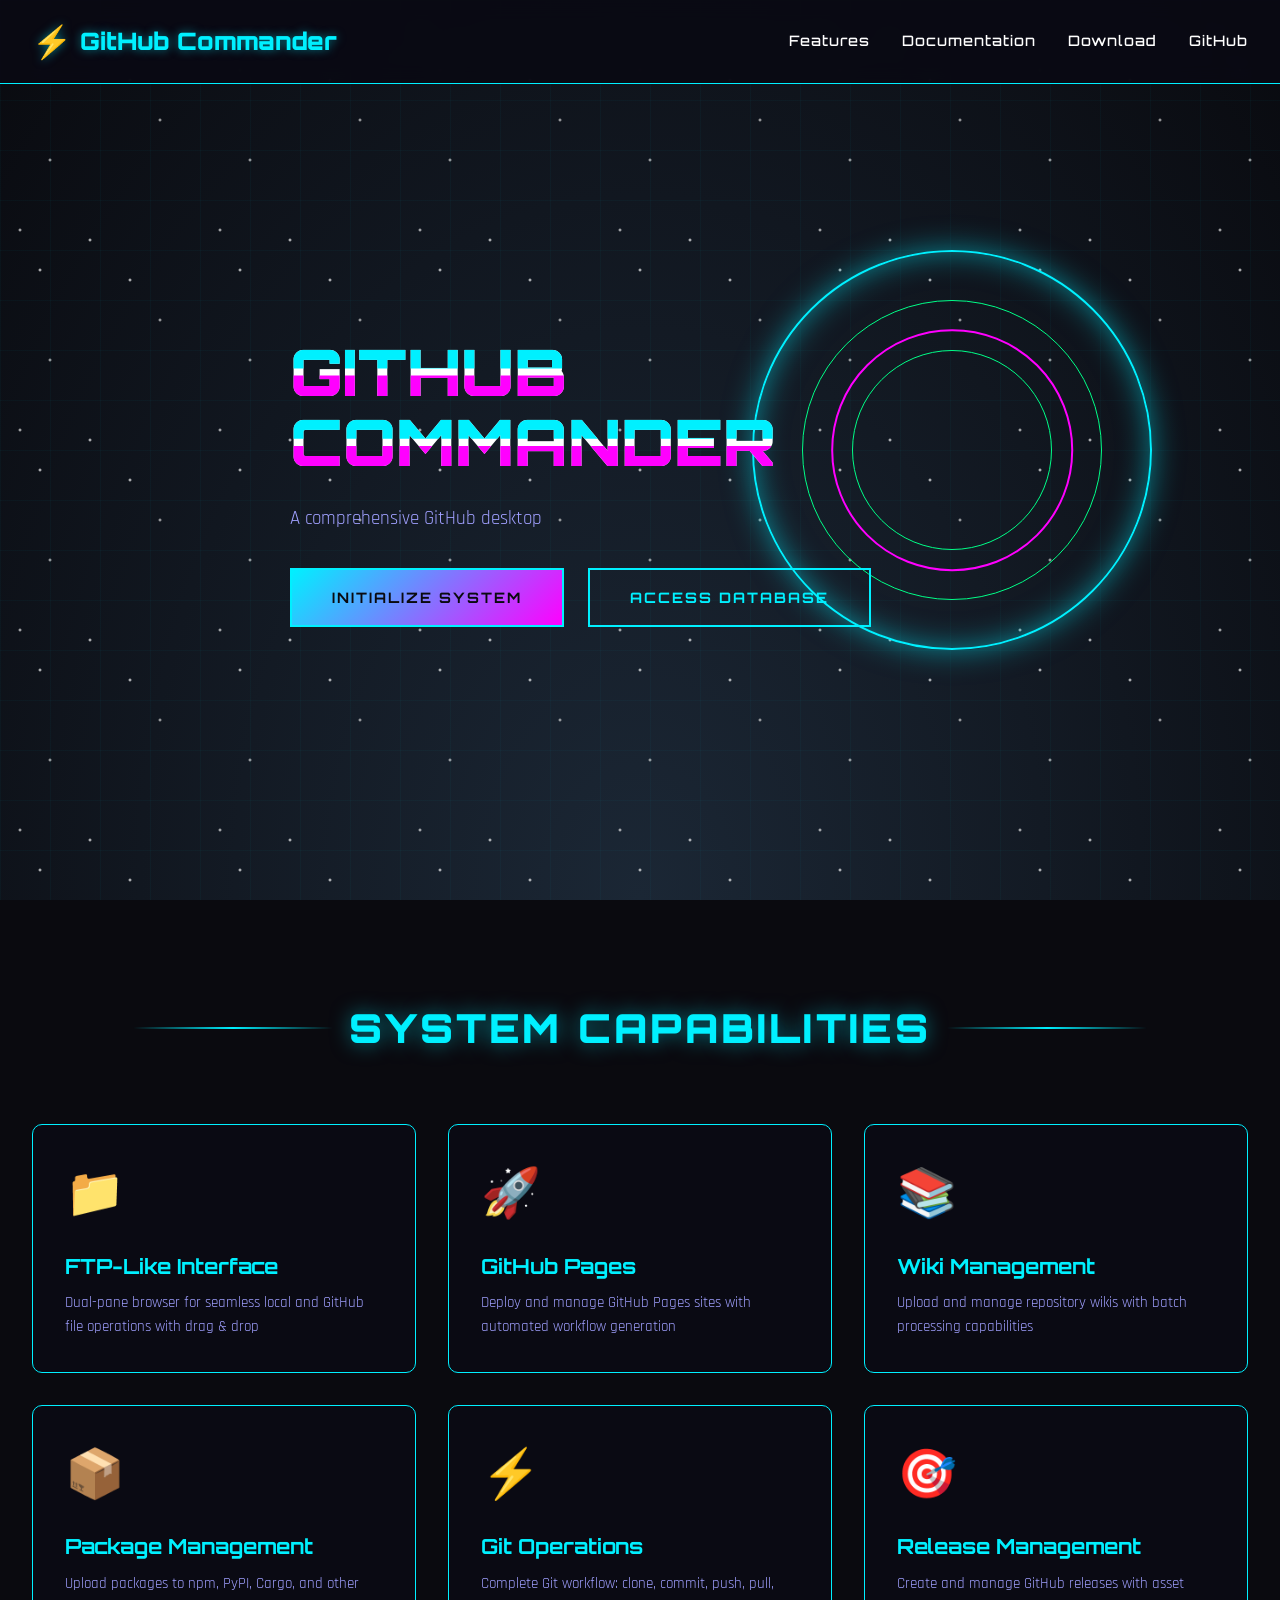
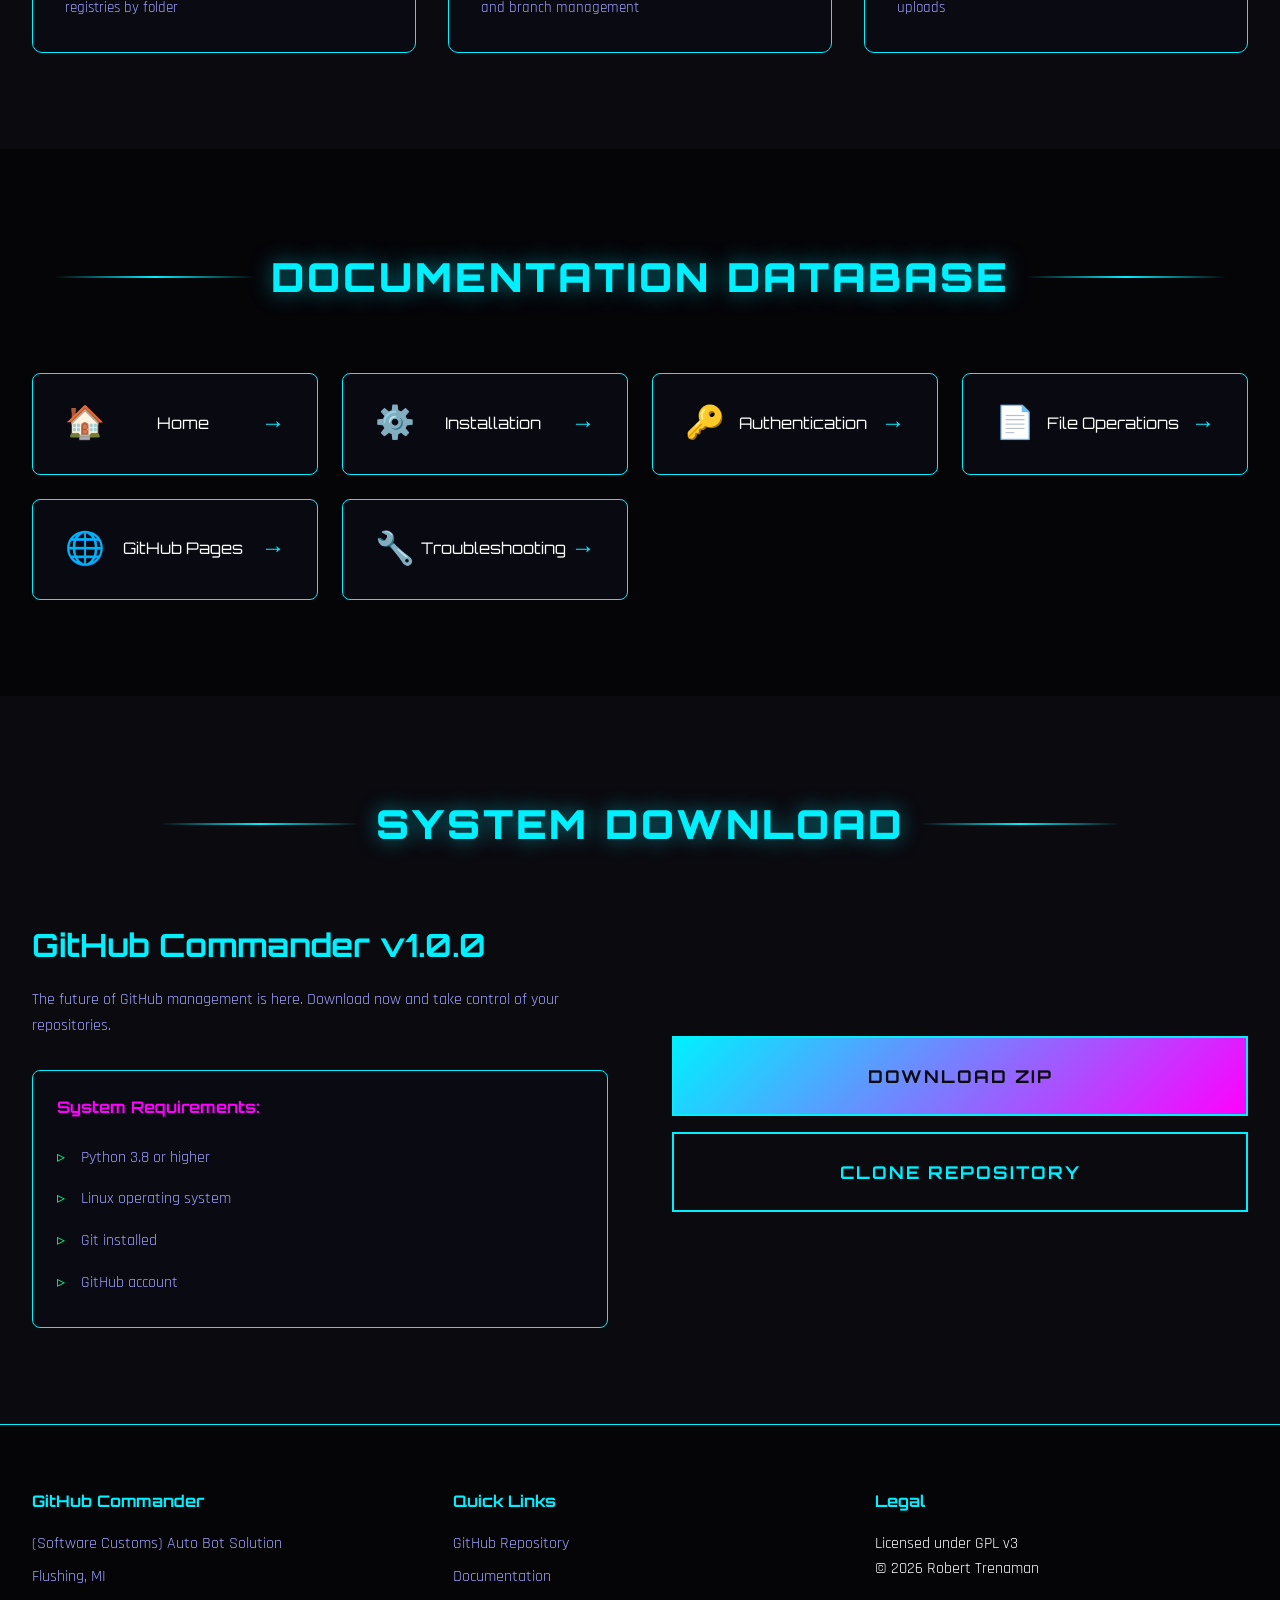
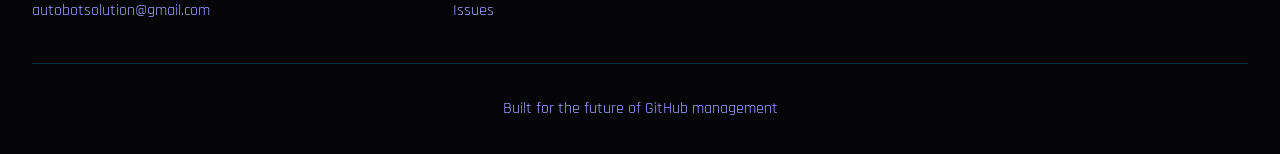
==== index.html @ a465dbac "Initial commit: GitHub Commander with sci-fi themed website - Complete GitHub desktop application fo" ====
<!DOCTYPE html>
<html lang="en">
<head>
    <meta charset="UTF-8">
    <meta name="viewport" content="width=device-width, initial-scale=1.0">
    <title>GitHub Commander - The Future of GitHub Management</title>
    <link rel="stylesheet" href="styles.css">
    <link href="https://fonts.googleapis.com/css2?family=Orbitron:wght@400;700;900&family=Rajdhani:wght@300;400;500;700&display=swap" rel="stylesheet">
</head>
<body>
    <!-- Animated Background -->
    <div class="stars"></div>
    <div class="grid"></div>
    
    <!-- Navigation -->
    <nav class="navbar">
        <div class="nav-container">
            <div class="logo">
                <span class="logo-icon">⚡</span>
                <span class="logo-text">GitHub Commander</span>
            </div>
            <ul class="nav-links">
                <li><a href="#features">Features</a></li>
                <li><a href="#docs">Documentation</a></li>
                <li><a href="#download">Download</a></li>
                <li><a href="https://github.com/AutoBotSolutions/GitHub-Commander" target="_blank">GitHub</a></li>
            </ul>
        </div>
    </nav>

    <!-- Hero Section -->
    <section class="hero">
        <div class="hero-content">
            <h1 class="hero-title">
                <span class="glitch" data-text="GITHUB">GITHUB</span>
                <span class="glitch" data-text="COMMANDER">COMMANDER</span>
            </h1>
            <p class="hero-subtitle">
                A comprehensive GitHub desktop application for Linux with FTP-like functionality and full deployment capabilities
            </p>
            <div class="hero-buttons">
                <a href="#download" class="btn btn-primary">
                    <span class="btn-text">Initialize System</span>
                    <span class="btn-glow"></span>
                </a>
                <a href="https://github.com/AutoBotSolutions/GitHub-Commander/wiki" target="_blank" class="btn btn-secondary">
                    <span class="btn-text">Access Database</span>
                </a>
            </div>
        </div>
        <div class="hero-visual">
            <div class="hologram"></div>
            <div class="orbit orbit-1"></div>
            <div class="orbit orbit-2"></div>
        </div>
    </section>

    <!-- Features Section -->
    <section id="features" class="features">
        <div class="container">
            <h2 class="section-title">
                <span class="title-line"></span>
                <span class="title-text">SYSTEM CAPABILITIES</span>
                <span class="title-line"></span>
            </h2>
            <div class="features-grid">
                <div class="feature-card">
                    <div class="feature-icon">📁</div>
                    <h3>FTP-Like Interface</h3>
                    <p>Dual-pane browser for seamless local and GitHub file operations with drag & drop</p>
                </div>
                <div class="feature-card">
                    <div class="feature-icon">🚀</div>
                    <h3>GitHub Pages</h3>
                    <p>Deploy and manage GitHub Pages sites with automated workflow generation</p>
                </div>
                <div class="feature-card">
                    <div class="feature-icon">📚</div>
                    <h3>Wiki Management</h3>
                    <p>Upload and manage repository wikis with batch processing capabilities</p>
                </div>
                <div class="feature-card">
                    <div class="feature-icon">📦</div>
                    <h3>Package Management</h3>
                    <p>Upload packages to npm, PyPI, Cargo, and other registries by folder</p>
                </div>
                <div class="feature-card">
                    <div class="feature-icon">⚡</div>
                    <h3>Git Operations</h3>
                    <p>Complete Git workflow: clone, commit, push, pull, and branch management</p>
                </div>
                <div class="feature-card">
                    <div class="feature-icon">🎯</div>
                    <h3>Release Management</h3>
                    <p>Create and manage GitHub releases with asset uploads</p>
                </div>
            </div>
        </div>
    </section>

    <!-- Documentation Section -->
    <section id="docs" class="docs">
        <div class="container">
            <h2 class="section-title">
                <span class="title-line"></span>
                <span class="title-text">DOCUMENTATION DATABASE</span>
                <span class="title-line"></span>
            </h2>
            <div class="docs-grid">
                <a href="https://github.com/AutoBotSolutions/GitHub-Commander/wiki/Home" target="_blank" class="doc-link">
                    <span class="doc-icon">🏠</span>
                    <span class="doc-title">Home</span>
                    <span class="doc-arrow">→</span>
                </a>
                <a href="https://github.com/AutoBotSolutions/GitHub-Commander/wiki/Installation" target="_blank" class="doc-link">
                    <span class="doc-icon">⚙️</span>
                    <span class="doc-title">Installation</span>
                    <span class="doc-arrow">→</span>
                </a>
                <a href="https://github.com/AutoBotSolutions/GitHub-Commander/wiki/Authentication" target="_blank" class="doc-link">
                    <span class="doc-icon">🔑</span>
                    <span class="doc-title">Authentication</span>
                    <span class="doc-arrow">→</span>
                </a>
                <a href="https://github.com/AutoBotSolutions/GitHub-Commander/wiki/File-Operations" target="_blank" class="doc-link">
                    <span class="doc-icon">📄</span>
                    <span class="doc-title">File Operations</span>
                    <span class="doc-arrow">→</span>
                </a>
                <a href="https://github.com/AutoBotSolutions/GitHub-Commander/wiki/GitHub-Pages" target="_blank" class="doc-link">
                    <span class="doc-icon">🌐</span>
                    <span class="doc-title">GitHub Pages</span>
                    <span class="doc-arrow">→</span>
                </a>
                <a href="https://github.com/AutoBotSolutions/GitHub-Commander/wiki/Troubleshooting" target="_blank" class="doc-link">
                    <span class="doc-icon">🔧</span>
                    <span class="doc-title">Troubleshooting</span>
                    <span class="doc-arrow">→</span>
                </a>
            </div>
        </div>
    </section>

    <!-- Download Section -->
    <section id="download" class="download">
        <div class="container">
            <h2 class="section-title">
                <span class="title-line"></span>
                <span class="title-text">SYSTEM DOWNLOAD</span>
                <span class="title-line"></span>
            </h2>
            <div class="download-content">
                <div class="download-info">
                    <h3>GitHub Commander v1.0.0</h3>
                    <p>The future of GitHub management is here. Download now and take control of your repositories.</p>
                    <div class="requirements">
                        <h4>System Requirements:</h4>
                        <ul>
                            <li>Python 3.8 or higher</li>
                            <li>Linux operating system</li>
                            <li>Git installed</li>
                            <li>GitHub account</li>
                        </ul>
                    </div>
                </div>
                <div class="download-actions">
                    <a href="https://github.com/AutoBotSolutions/GitHub-Commander/archive/refs/heads/main.zip" class="btn btn-large btn-primary">
                        <span class="btn-text">Download ZIP</span>
                        <span class="btn-glow"></span>
                    </a>
                    <a href="https://github.com/AutoBotSolutions/GitHub-Commander" target="_blank" class="btn btn-large btn-secondary">
                        <span class="btn-text">Clone Repository</span>
                    </a>
                </div>
            </div>
        </div>
    </section>

    <!-- Footer -->
    <footer class="footer">
        <div class="container">
            <div class="footer-content">
                <div class="footer-info">
                    <h4>GitHub Commander</h4>
                    <p>(Software Customs) Auto Bot Solution</p>
                    <p>Flushing, MI</p>
                    <p>autobotsolution@gmail.com</p>
                </div>
                <div class="footer-links">
                    <h4>Quick Links</h4>
                    <a href="https://github.com/AutoBotSolutions/GitHub-Commander" target="_blank">GitHub Repository</a>
                    <a href="https://github.com/AutoBotSolutions/GitHub-Commander/wiki" target="_blank">Documentation</a>
                    <a href="https://github.com/AutoBotSolutions/GitHub-Commander/issues" target="_blank">Issues</a>
                </div>
                <div class="footer-legal">
                    <h4>Legal</h4>
                    <p>Licensed under GPL v3</p>
                    <p>© 2026 Robert Trenaman</p>
                </div>
            </div>
            <div class="footer-bottom">
                <p>Built for the future of GitHub management</p>
            </div>
        </div>
    </footer>

    <script src="script.js"></script>
</body>
</html>
---- styles.css ----
/* GitHub Commander - Sci-Fi Theme CSS */

/* Reset & Base Styles */
* {
    margin: 0;
    padding: 0;
    box-sizing: border-box;
}

:root {
    --primary-color: #00f0ff;
    --secondary-color: #ff00ff;
    --accent-color: #00ff88;
    --dark-bg: #0a0a0f;
    --darker-bg: #050508;
    --card-bg: rgba(10, 10, 20, 0.8);
    --text-primary: #ffffff;
    --text-secondary: #a0a0ff;
    --border-color: #00f0ff;
    --glow-color: rgba(0, 240, 255, 0.5);
}

body {
    font-family: 'Rajdhani', sans-serif;
    background-color: var(--dark-bg);
    color: var(--text-primary);
    line-height: 1.6;
    overflow-x: hidden;
    min-height: 100vh;
}

/* Animated Background */
.stars {
    position: fixed;
    top: 0;
    left: 0;
    width: 100%;
    height: 100%;
    background: 
        radial-gradient(ellipse at bottom, #1b2735 0%, #090a0f 100%);
    z-index: -2;
}

.stars::before {
    content: '';
    position: absolute;
    top: 0;
    left: 0;
    width: 100%;
    height: 100%;
    background-image: 
        radial-gradient(2px 2px at 20px 30px, #eee, rgba(0,0,0,0)),
        radial-gradient(2px 2px at 40px 70px, #fff, rgba(0,0,0,0)),
        radial-gradient(2px 2px at 50px 160px, #ddd, rgba(0,0,0,0)),
        radial-gradient(2px 2px at 90px 40px, #fff, rgba(0,0,0,0)),
        radial-gradient(2px 2px at 130px 80px, #fff, rgba(0,0,0,0)),
        radial-gradient(2px 2px at 160px 120px, #ddd, rgba(0,0,0,0));
    background-repeat: repeat;
    background-size: 200px 200px;
    animation: twinkle 5s ease-in-out infinite;
}

@keyframes twinkle {
    0%, 100% { opacity: 0.8; }
    50% { opacity: 0.5; }
}

.grid {
    position: fixed;
    top: 0;
    left: 0;
    width: 100%;
    height: 100%;
    background-image: 
        linear-gradient(rgba(0, 240, 255, 0.03) 1px, transparent 1px),
        linear-gradient(90deg, rgba(0, 240, 255, 0.03) 1px, transparent 1px);
    background-size: 50px 50px;
    z-index: -1;
    animation: gridMove 20s linear infinite;
}

@keyframes gridMove {
    0% { transform: translate(0, 0); }
    100% { transform: translate(50px, 50px); }
}

/* Navigation */
.navbar {
    position: fixed;
    top: 0;
    left: 0;
    width: 100%;
    background: rgba(10, 10, 20, 0.95);
    border-bottom: 1px solid var(--border-color);
    z-index: 1000;
    backdrop-filter: blur(10px);
}

.nav-container {
    max-width: 1400px;
    margin: 0 auto;
    padding: 1rem 2rem;
    display: flex;
    justify-content: space-between;
    align-items: center;
}

.logo {
    display: flex;
    align-items: center;
    gap: 0.5rem;
    font-family: 'Orbitron', sans-serif;
    font-size: 1.5rem;
    font-weight: 900;
    color: var(--primary-color);
    text-shadow: 0 0 10px var(--glow-color);
}

.logo-icon {
    font-size: 2rem;
    animation: pulse 2s ease-in-out infinite;
}

@keyframes pulse {
    0%, 100% { transform: scale(1); opacity: 1; }
    50% { transform: scale(1.1); opacity: 0.8; }
}

.nav-links {
    display: flex;
    list-style: none;
    gap: 2rem;
}

.nav-links a {
    color: var(--text-primary);
    text-decoration: none;
    font-family: 'Orbitron', sans-serif;
    font-size: 0.9rem;
    font-weight: 500;
    letter-spacing: 1px;
    position: relative;
    transition: color 0.3s;
}

.nav-links a::after {
    content: '';
    position: absolute;
    bottom: -5px;
    left: 0;
    width: 0;
    height: 2px;
    background: var(--primary-color);
    box-shadow: 0 0 10px var(--glow-color);
    transition: width 0.3s;
}

.nav-links a:hover {
    color: var(--primary-color);
}

.nav-links a:hover::after {
    width: 100%;
}

/* Hero Section */
.hero {
    min-height: 100vh;
    display: flex;
    align-items: center;
    justify-content: center;
    padding: 8rem 2rem 4rem;
    position: relative;
    overflow: hidden;
}

.hero-content {
    max-width: 700px;
    z-index: 1;
}

.hero-title {
    font-family: 'Orbitron', sans-serif;
    font-size: 4rem;
    font-weight: 900;
    line-height: 1.1;
    margin-bottom: 1.5rem;
    text-transform: uppercase;
}

.glitch {
    display: inline-block;
    position: relative;
    color: var(--text-primary);
}

.glitch::before,
.glitch::after {
    content: attr(data-text);
    position: absolute;
    top: 0;
    left: 0;
    width: 100%;
    height: 100%;
}

.glitch::before {
    color: var(--primary-color);
    animation: glitch-1 2s infinite linear alternate-reverse;
    clip-path: polygon(0 0, 100% 0, 100% 45%, 0 45%);
}

.glitch::after {
    color: var(--secondary-color);
    animation: glitch-2 3s infinite linear alternate-reverse;
    clip-path: polygon(0 55%, 100% 55%, 100% 100%, 0 100%);
}

@keyframes glitch-1 {
    0%, 100% { transform: translate(0); }
    20% { transform: translate(-2px, 2px); }
    40% { transform: translate(-2px, -2px); }
    60% { transform: translate(2px, 2px); }
    80% { transform: translate(2px, -2px); }
}

@keyframes glitch-2 {
    0%, 100% { transform: translate(0); }
    20% { transform: translate(2px, -2px); }
    40% { transform: translate(2px, 2px); }
    60% { transform: translate(-2px, -2px); }
    80% { transform: translate(-2px, 2px); }
}

.hero-subtitle {
    font-size: 1.2rem;
    color: var(--text-secondary);
    margin-bottom: 2rem;
    line-height: 1.8;
}

.hero-buttons {
    display: flex;
    gap: 1.5rem;
}

.btn {
    padding: 1rem 2.5rem;
    border: none;
    font-family: 'Orbitron', sans-serif;
    font-size: 0.9rem;
    font-weight: 700;
    letter-spacing: 2px;
    text-transform: uppercase;
    cursor: pointer;
    position: relative;
    overflow: hidden;
    transition: all 0.3s;
    text-decoration: none;
    display: inline-flex;
    align-items: center;
    justify-content: center;
}

.btn-primary {
    background: linear-gradient(135deg, var(--primary-color), var(--secondary-color));
    color: var(--dark-bg);
    border: 2px solid var(--primary-color);
}

.btn-secondary {
    background: transparent;
    color: var(--primary-color);
    border: 2px solid var(--primary-color);
}

.btn-glow {
    position: absolute;
    top: -50%;
    left: -50%;
    width: 200%;
    height: 200%;
    background: radial-gradient(circle, rgba(255,255,255,0.3), transparent 70%);
    opacity: 0;
    transition: opacity 0.3s;
}

.btn:hover {
    transform: translateY(-3px);
    box-shadow: 0 10px 30px rgba(0, 240, 255, 0.3);
}

.btn:hover .btn-glow {
    opacity: 1;
}

.hero-visual {
    position: absolute;
    right: 10%;
    top: 50%;
    transform: translateY(-50%);
    width: 400px;
    height: 400px;
}

.hologram {
    position: absolute;
    width: 100%;
    height: 100%;
    border: 2px solid var(--primary-color);
    border-radius: 50%;
    animation: hologramRotate 10s linear infinite;
    box-shadow: 0 0 30px var(--glow-color), inset 0 0 30px var(--glow-color);
}

.hologram::before {
    content: '';
    position: absolute;
    top: 50%;
    left: 50%;
    transform: translate(-50%, -50%);
    width: 60%;
    height: 60%;
    border: 2px solid var(--secondary-color);
    border-radius: 50%;
    animation: hologramRotate 7s linear infinite reverse;
}

@keyframes hologramRotate {
    from { transform: rotate(0deg); }
    to { transform: rotate(360deg); }
}

.orbit {
    position: absolute;
    border: 1px solid var(--accent-color);
    border-radius: 50%;
    animation: orbit 15s linear infinite;
}

.orbit-1 {
    width: 300px;
    height: 300px;
    top: 50%;
    left: 50%;
    transform: translate(-50%, -50%);
}

.orbit-2 {
    width: 200px;
    height: 200px;
    top: 50%;
    left: 50%;
    transform: translate(-50%, -50%);
    animation: orbit 10s linear infinite reverse;
}

@keyframes orbit {
    from { transform: translate(-50%, -50%) rotate(0deg); }
    to { transform: translate(-50%, -50%) rotate(360deg); }
}

/* Features Section */
.features {
    padding: 6rem 2rem;
    position: relative;
}

.container {
    max-width: 1400px;
    margin: 0 auto;
}

.section-title {
    display: flex;
    align-items: center;
    justify-content: center;
    gap: 1rem;
    font-family: 'Orbitron', sans-serif;
    font-size: 2.5rem;
    font-weight: 900;
    margin-bottom: 4rem;
    text-transform: uppercase;
    letter-spacing: 3px;
}

.title-line {
    flex: 1;
    height: 2px;
    background: linear-gradient(90deg, transparent, var(--primary-color), transparent);
    max-width: 200px;
}

.title-text {
    color: var(--primary-color);
    text-shadow: 0 0 20px var(--glow-color);
}

.features-grid {
    display: grid;
    grid-template-columns: repeat(auto-fit, minmax(300px, 1fr));
    gap: 2rem;
}

.feature-card {
    background: var(--card-bg);
    border: 1px solid var(--border-color);
    padding: 2rem;
    border-radius: 10px;
    transition: all 0.3s;
    position: relative;
    overflow: hidden;
}

.feature-card::before {
    content: '';
    position: absolute;
    top: 0;
    left: -100%;
    width: 100%;
    height: 100%;
    background: linear-gradient(90deg, transparent, rgba(0, 240, 255, 0.1), transparent);
    transition: left 0.5s;
}

.feature-card:hover::before {
    left: 100%;
}

.feature-card:hover {
    transform: translateY(-10px);
    box-shadow: 0 20px 40px rgba(0, 240, 255, 0.2);
    border-color: var(--secondary-color);
}

.feature-icon {
    font-size: 3rem;
    margin-bottom: 1rem;
}

.feature-card h3 {
    font-family: 'Orbitron', sans-serif;
    font-size: 1.3rem;
    margin-bottom: 0.5rem;
    color: var(--primary-color);
}

.feature-card p {
    color: var(--text-secondary);
    font-size: 0.95rem;
}

/* Documentation Section */
.docs {
    padding: 6rem 2rem;
    background: var(--darker-bg);
}

.docs-grid {
    display: grid;
    grid-template-columns: repeat(auto-fit, minmax(250px, 1fr));
    gap: 1.5rem;
}

.doc-link {
    display: flex;
    align-items: center;
    justify-content: space-between;
    padding: 1.5rem 2rem;
    background: var(--card-bg);
    border: 1px solid var(--border-color);
    border-radius: 8px;
    text-decoration: none;
    transition: all 0.3s;
}

.doc-link:hover {
    background: rgba(0, 240, 255, 0.1);
    border-color: var(--secondary-color);
    transform: translateX(10px);
}

.doc-icon {
    font-size: 2rem;
}

.doc-title {
    font-family: 'Orbitron', sans-serif;
    font-size: 1rem;
    color: var(--text-primary);
}

.doc-arrow {
    font-size: 1.5rem;
    color: var(--primary-color);
    transition: transform 0.3s;
}

.doc-link:hover .doc-arrow {
    transform: translateX(10px);
}

/* Download Section */
.download {
    padding: 6rem 2rem;
}

.download-content {
    display: grid;
    grid-template-columns: 1fr 1fr;
    gap: 4rem;
    align-items: center;
}

.download-info h3 {
    font-family: 'Orbitron', sans-serif;
    font-size: 2rem;
    color: var(--primary-color);
    margin-bottom: 1rem;
}

.download-info p {
    color: var(--text-secondary);
    margin-bottom: 2rem;
}

.requirements {
    background: var(--card-bg);
    border: 1px solid var(--border-color);
    padding: 1.5rem;
    border-radius: 8px;
}

.requirements h4 {
    font-family: 'Orbitron', sans-serif;
    color: var(--secondary-color);
    margin-bottom: 1rem;
}

.requirements ul {
    list-style: none;
    padding-left: 0;
}

.requirements li {
    padding: 0.5rem 0;
    color: var(--text-secondary);
    position: relative;
    padding-left: 1.5rem;
}

.requirements li::before {
    content: '▹';
    position: absolute;
    left: 0;
    color: var(--accent-color);
}

.download-actions {
    display: flex;
    flex-direction: column;
    gap: 1rem;
}

.btn-large {
    padding: 1.5rem 3rem;
    font-size: 1.1rem;
}

/* Footer */
.footer {
    background: var(--darker-bg);
    border-top: 1px solid var(--border-color);
    padding: 4rem 2rem 2rem;
}

.footer-content {
    display: grid;
    grid-template-columns: repeat(auto-fit, minmax(250px, 1fr));
    gap: 3rem;
    margin-bottom: 2rem;
}

.footer-info h4,
.footer-links h4,
.footer-legal h4 {
    font-family: 'Orbitron', sans-serif;
    color: var(--primary-color);
    margin-bottom: 1rem;
}

.footer-info p,
.footer-links a {
    color: var(--text-secondary);
    margin-bottom: 0.5rem;
    display: block;
    text-decoration: none;
    transition: color 0.3s;
}

.footer-links a:hover {
    color: var(--primary-color);
}

.footer-bottom {
    text-align: center;
    padding-top: 2rem;
    border-top: 1px solid rgba(0, 240, 255, 0.2);
    color: var(--text-secondary);
}

/* Responsive Design */
@media (max-width: 768px) {
    .hero-title {
        font-size: 2.5rem;
    }
    
    .nav-links {
        display: none;
    }
    
    .hero-visual {
        display: none;
    }
    
    .download-content {
        grid-template-columns: 1fr;
    }
    
    .hero-buttons {
        flex-direction: column;
    }
    
    .btn {
        width: 100%;
    }
}

/* Scrollbar */
::-webkit-scrollbar {
    width: 10px;
}

::-webkit-scrollbar-track {
    background: var(--darker-bg);
}

::-webkit-scrollbar-thumb {
    background: var(--primary-color);
    border-radius: 5px;
}

::-webkit-scrollbar-thumb:hover {
    background: var(--secondary-color);
}
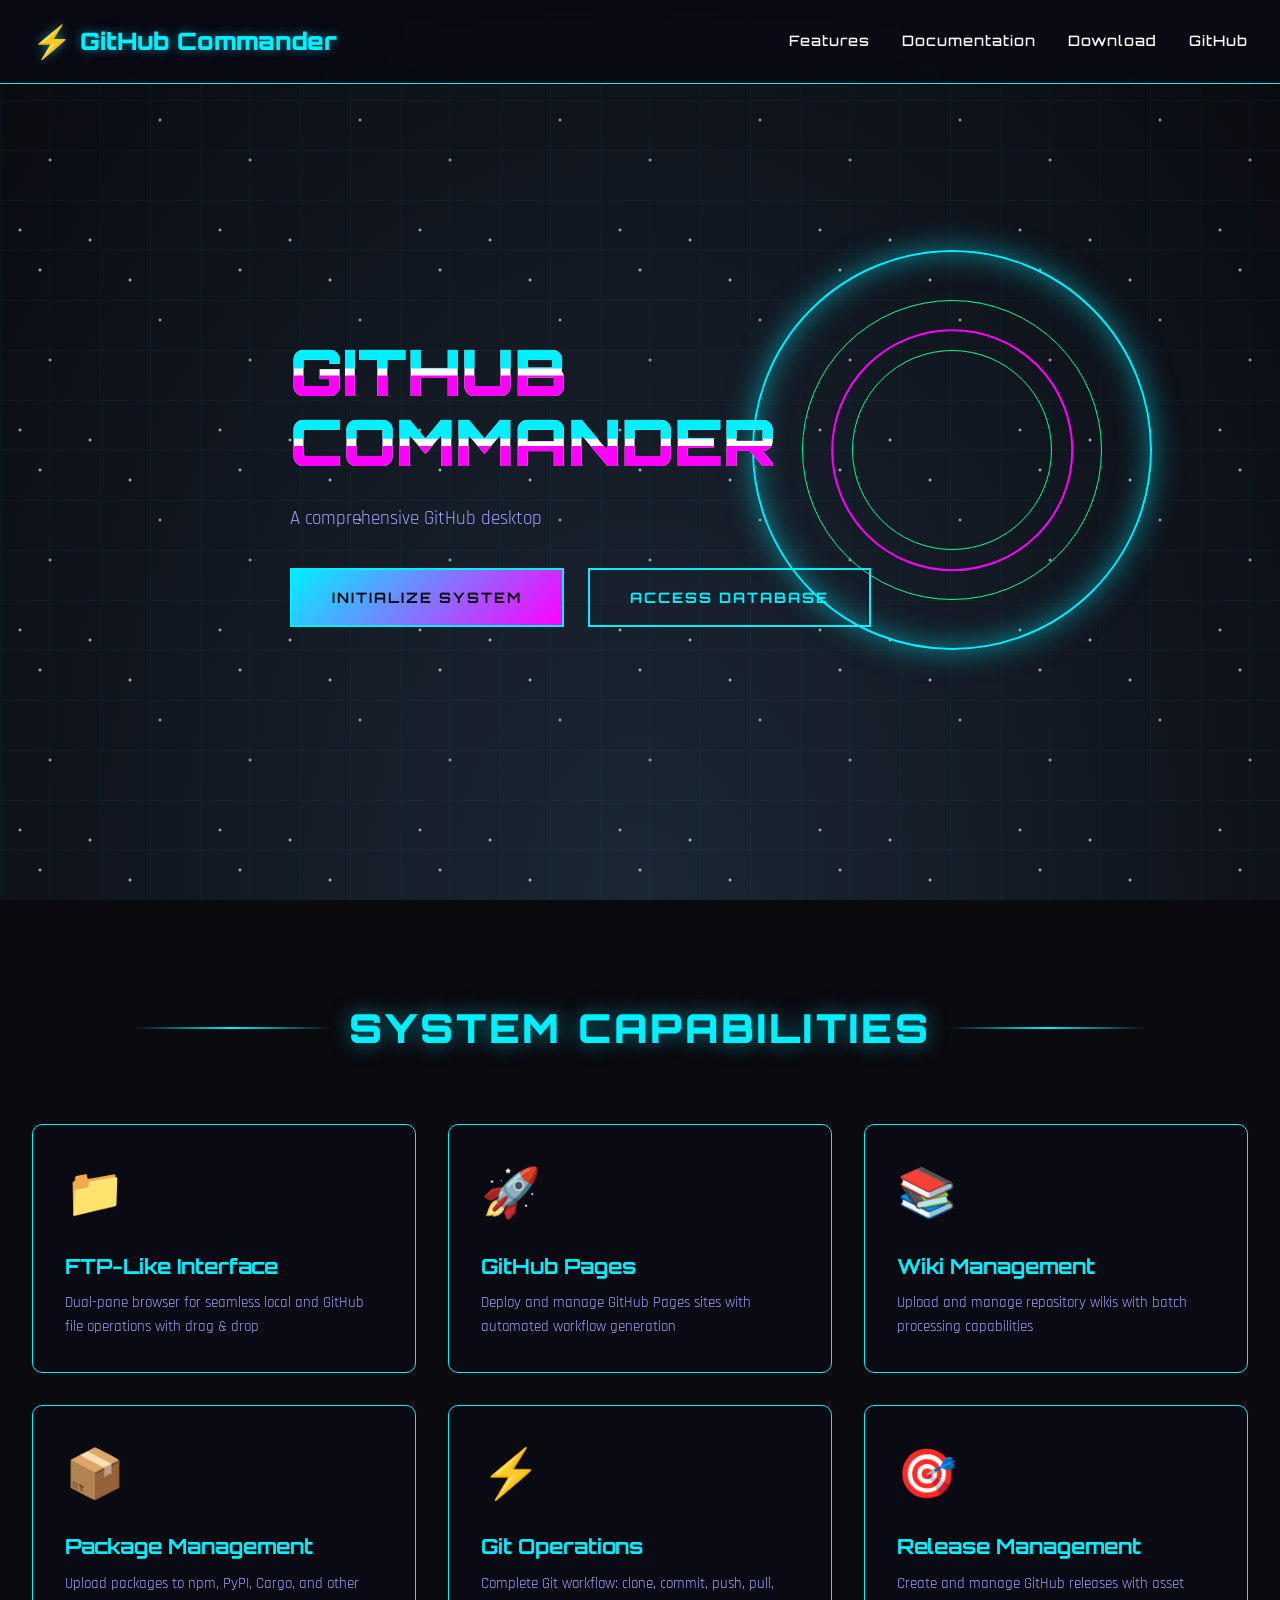
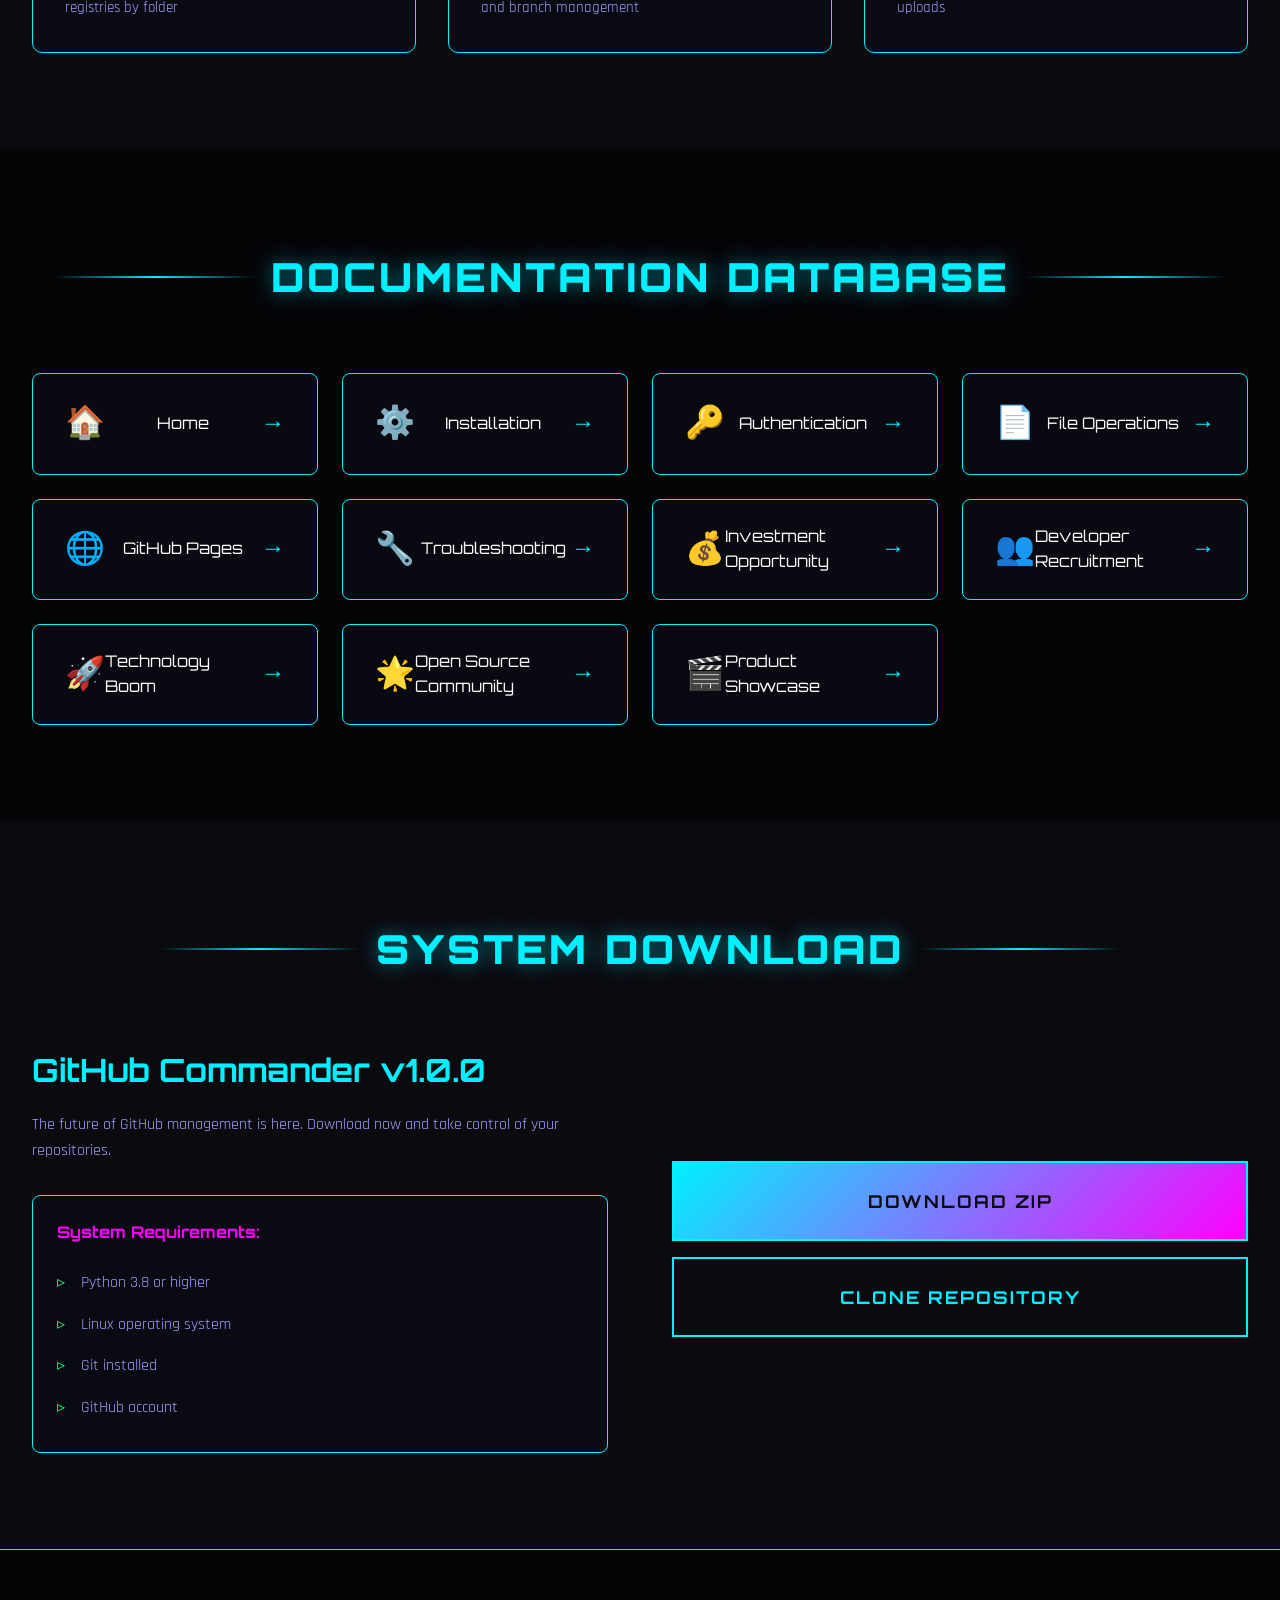
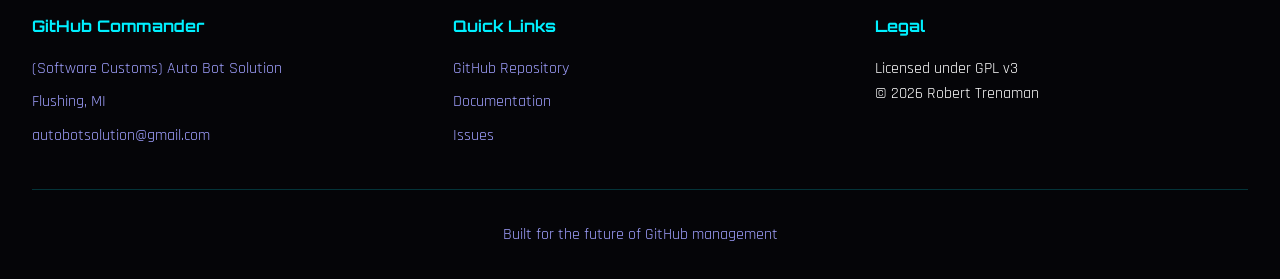
==== commit 402ad914: "Add video storylines to wiki and website documentation links" ====
--- a/index.html
+++ b/index.html
@@ -137,6 +137,31 @@
                     <span class="doc-title">Troubleshooting</span>
                     <span class="doc-arrow">→</span>
                 </a>
+                <a href="https://github.com/AutoBotSolutions/GitHub-Commander/wiki/Investment-Opportunity-%E2%80%90-GitHub-Commander/" target="_blank" class="doc-link">
+                    <span class="doc-icon">💰</span>
+                    <span class="doc-title">Investment Opportunity</span>
+                    <span class="doc-arrow">→</span>
+                </a>
+                <a href="https://github.com/AutoBotSolutions/GitHub-Commander/wiki/Developer-Recruitment/" target="_blank" class="doc-link">
+                    <span class="doc-icon">👥</span>
+                    <span class="doc-title">Developer Recruitment</span>
+                    <span class="doc-arrow">→</span>
+                </a>
+                <a href="https://github.com/AutoBotSolutions/GitHub-Commander/wiki/Technology-Boom/" target="_blank" class="doc-link">
+                    <span class="doc-icon">🚀</span>
+                    <span class="doc-title">Technology Boom</span>
+                    <span class="doc-arrow">→</span>
+                </a>
+                <a href="https://github.com/AutoBotSolutions/GitHub-Commander/wiki/Open-Source-Community/" target="_blank" class="doc-link">
+                    <span class="doc-icon">🌟</span>
+                    <span class="doc-title">Open Source Community</span>
+                    <span class="doc-arrow">→</span>
+                </a>
+                <a href="https://github.com/AutoBotSolutions/GitHub-Commander/wiki/Product-Showcase/" target="_blank" class="doc-link">
+                    <span class="doc-icon">🎬</span>
+                    <span class="doc-title">Product Showcase</span>
+                    <span class="doc-arrow">→</span>
+                </a>
             </div>
         </div>
     </section>
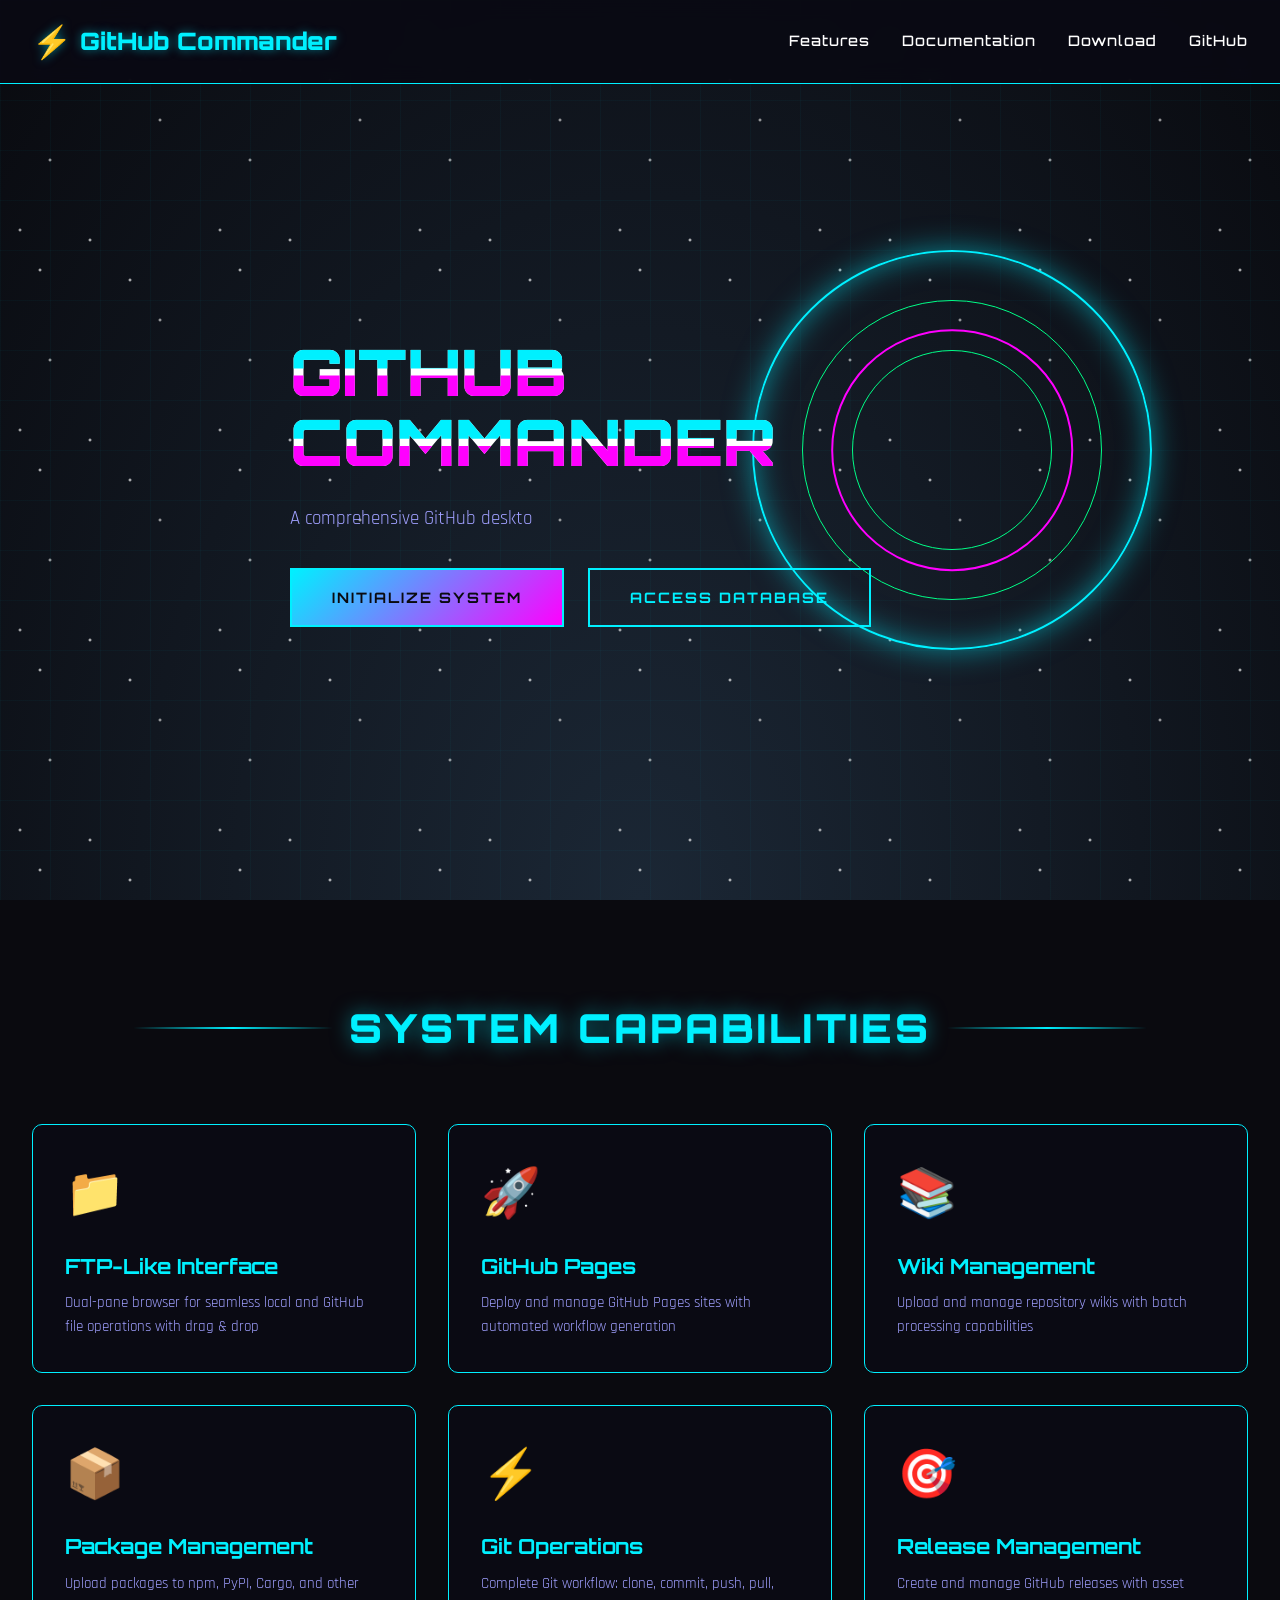
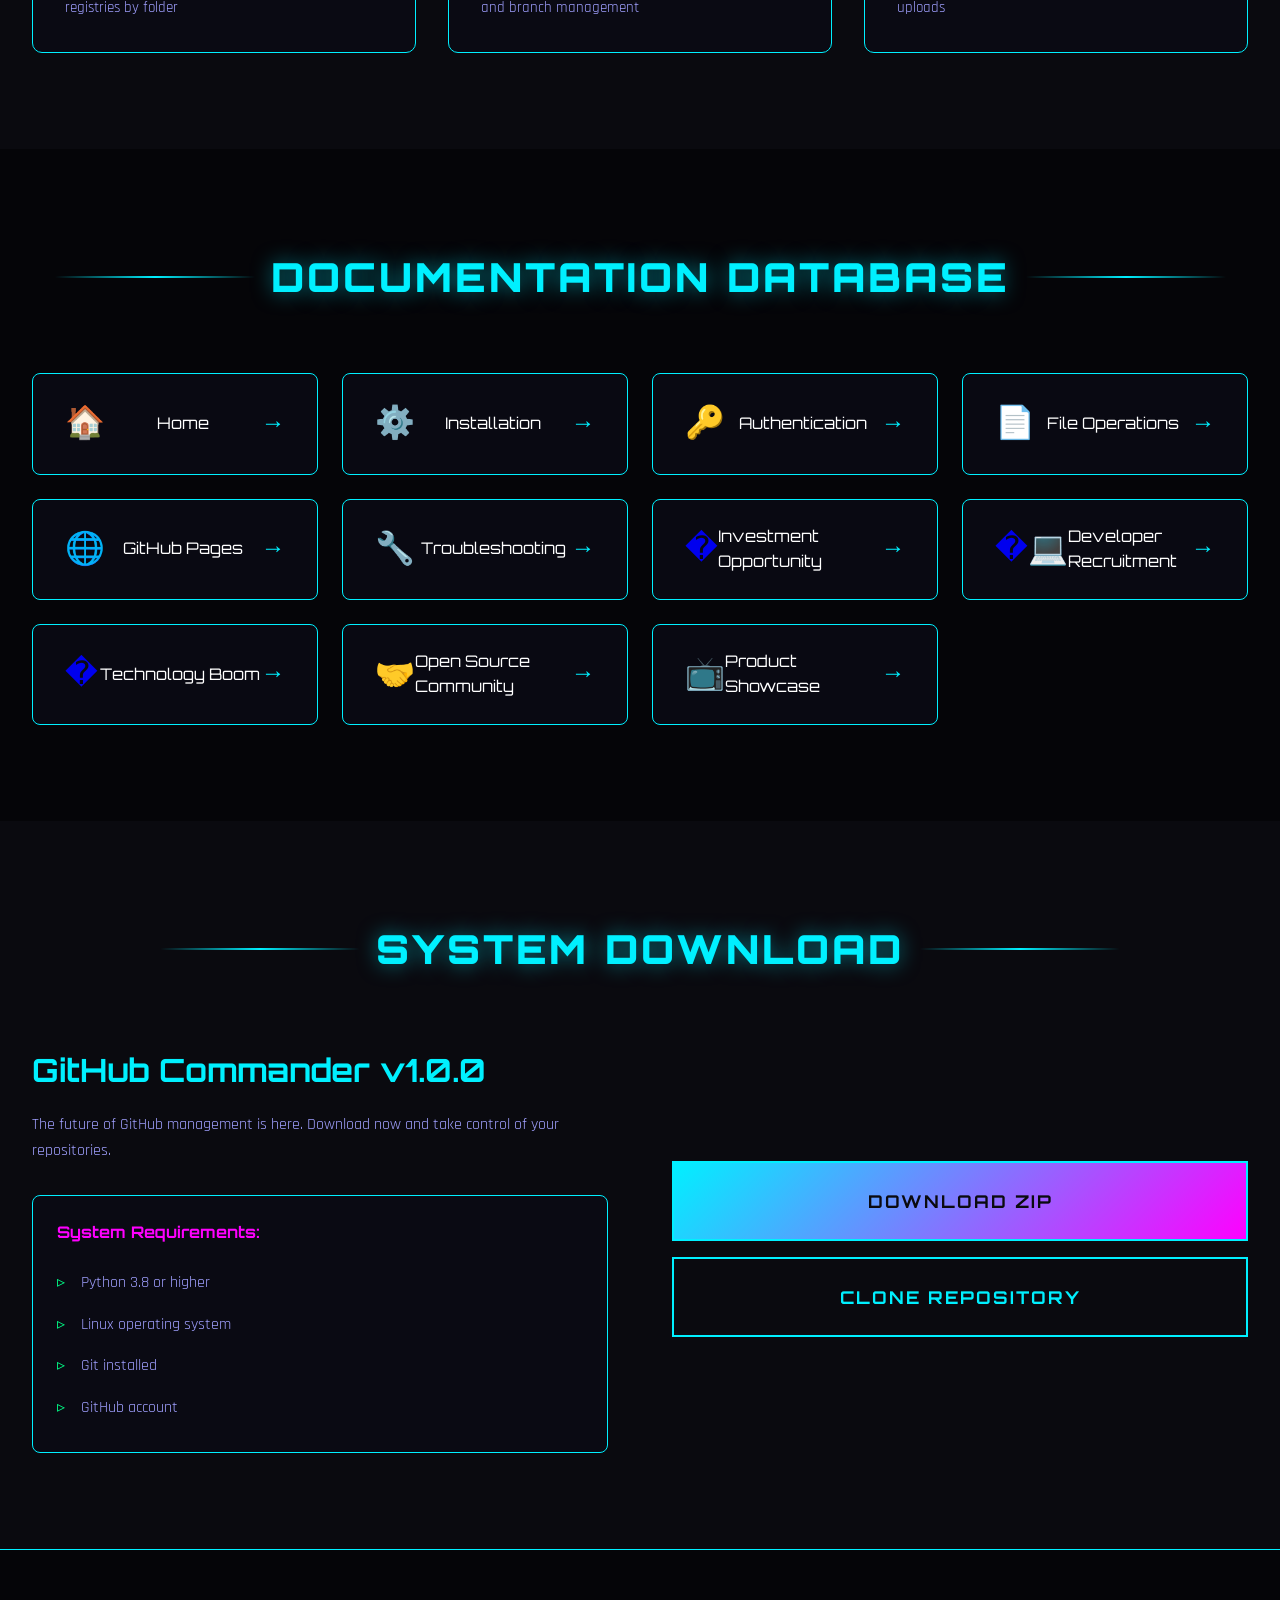
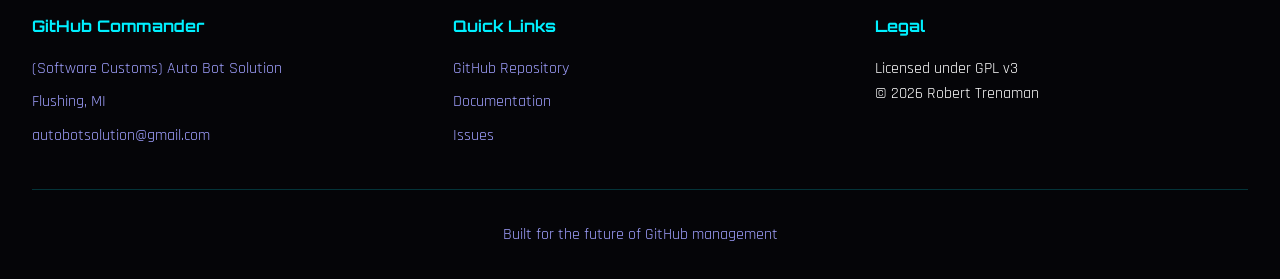
==== commit 67303641: "Replace emojis with more relevant and display-friendly icons" ====
--- a/index.html
+++ b/index.html
@@ -138,27 +138,27 @@
                     <span class="doc-arrow">→</span>
                 </a>
                 <a href="https://github.com/AutoBotSolutions/GitHub-Commander/wiki/Investment-Opportunity-%E2%80%90-GitHub-Commander/" target="_blank" class="doc-link">
-                    <span class="doc-icon">💰</span>
+                    <span class="doc-icon">�</span>
                     <span class="doc-title">Investment Opportunity</span>
                     <span class="doc-arrow">→</span>
                 </a>
                 <a href="https://github.com/AutoBotSolutions/GitHub-Commander/wiki/Developer-Recruitment/" target="_blank" class="doc-link">
-                    <span class="doc-icon">👥</span>
+                    <span class="doc-icon">�‍💻</span>
                     <span class="doc-title">Developer Recruitment</span>
                     <span class="doc-arrow">→</span>
                 </a>
                 <a href="https://github.com/AutoBotSolutions/GitHub-Commander/wiki/Technology-Boom/" target="_blank" class="doc-link">
-                    <span class="doc-icon">🚀</span>
+                    <span class="doc-icon">�</span>
                     <span class="doc-title">Technology Boom</span>
                     <span class="doc-arrow">→</span>
                 </a>
                 <a href="https://github.com/AutoBotSolutions/GitHub-Commander/wiki/Open-Source-Community/" target="_blank" class="doc-link">
-                    <span class="doc-icon">🌟</span>
+                    <span class="doc-icon">🤝</span>
                     <span class="doc-title">Open Source Community</span>
                     <span class="doc-arrow">→</span>
                 </a>
                 <a href="https://github.com/AutoBotSolutions/GitHub-Commander/wiki/Product-Showcase/" target="_blank" class="doc-link">
-                    <span class="doc-icon">🎬</span>
+                    <span class="doc-icon">📺</span>
                     <span class="doc-title">Product Showcase</span>
                     <span class="doc-arrow">→</span>
                 </a>
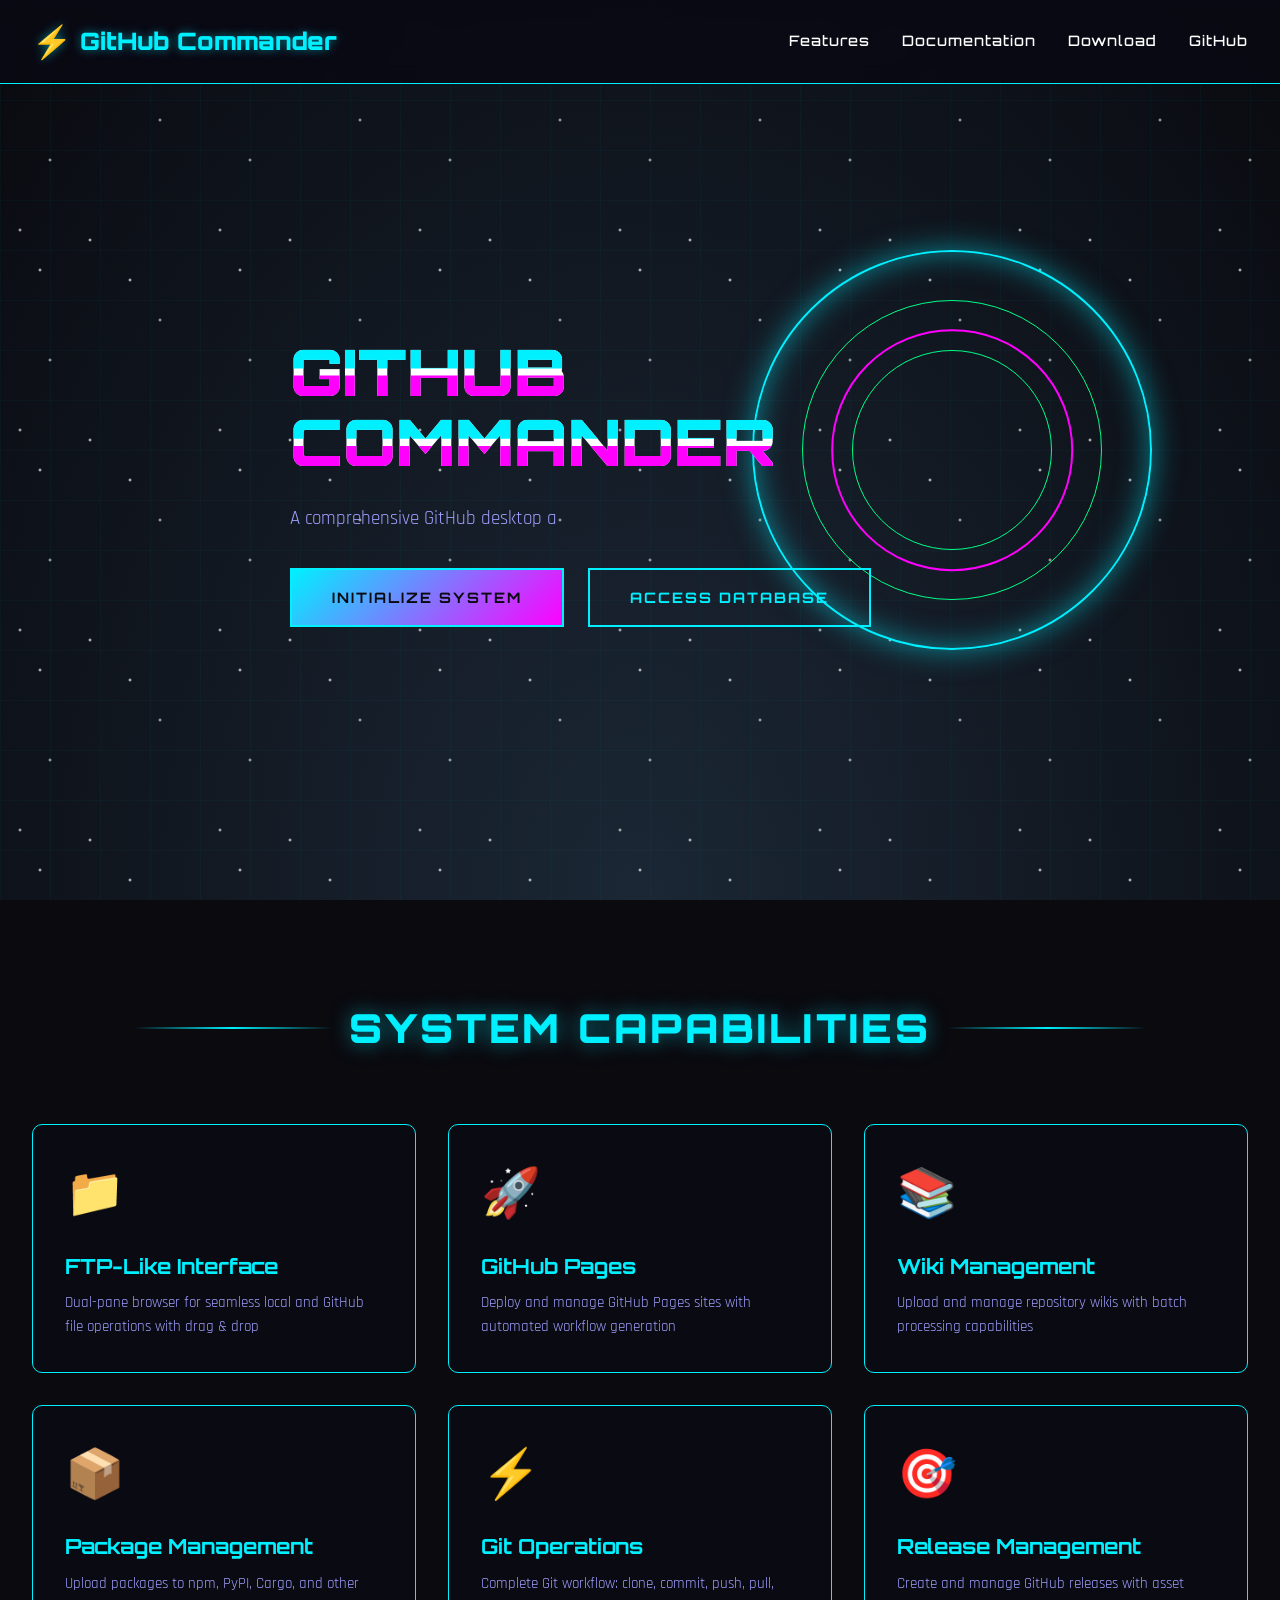
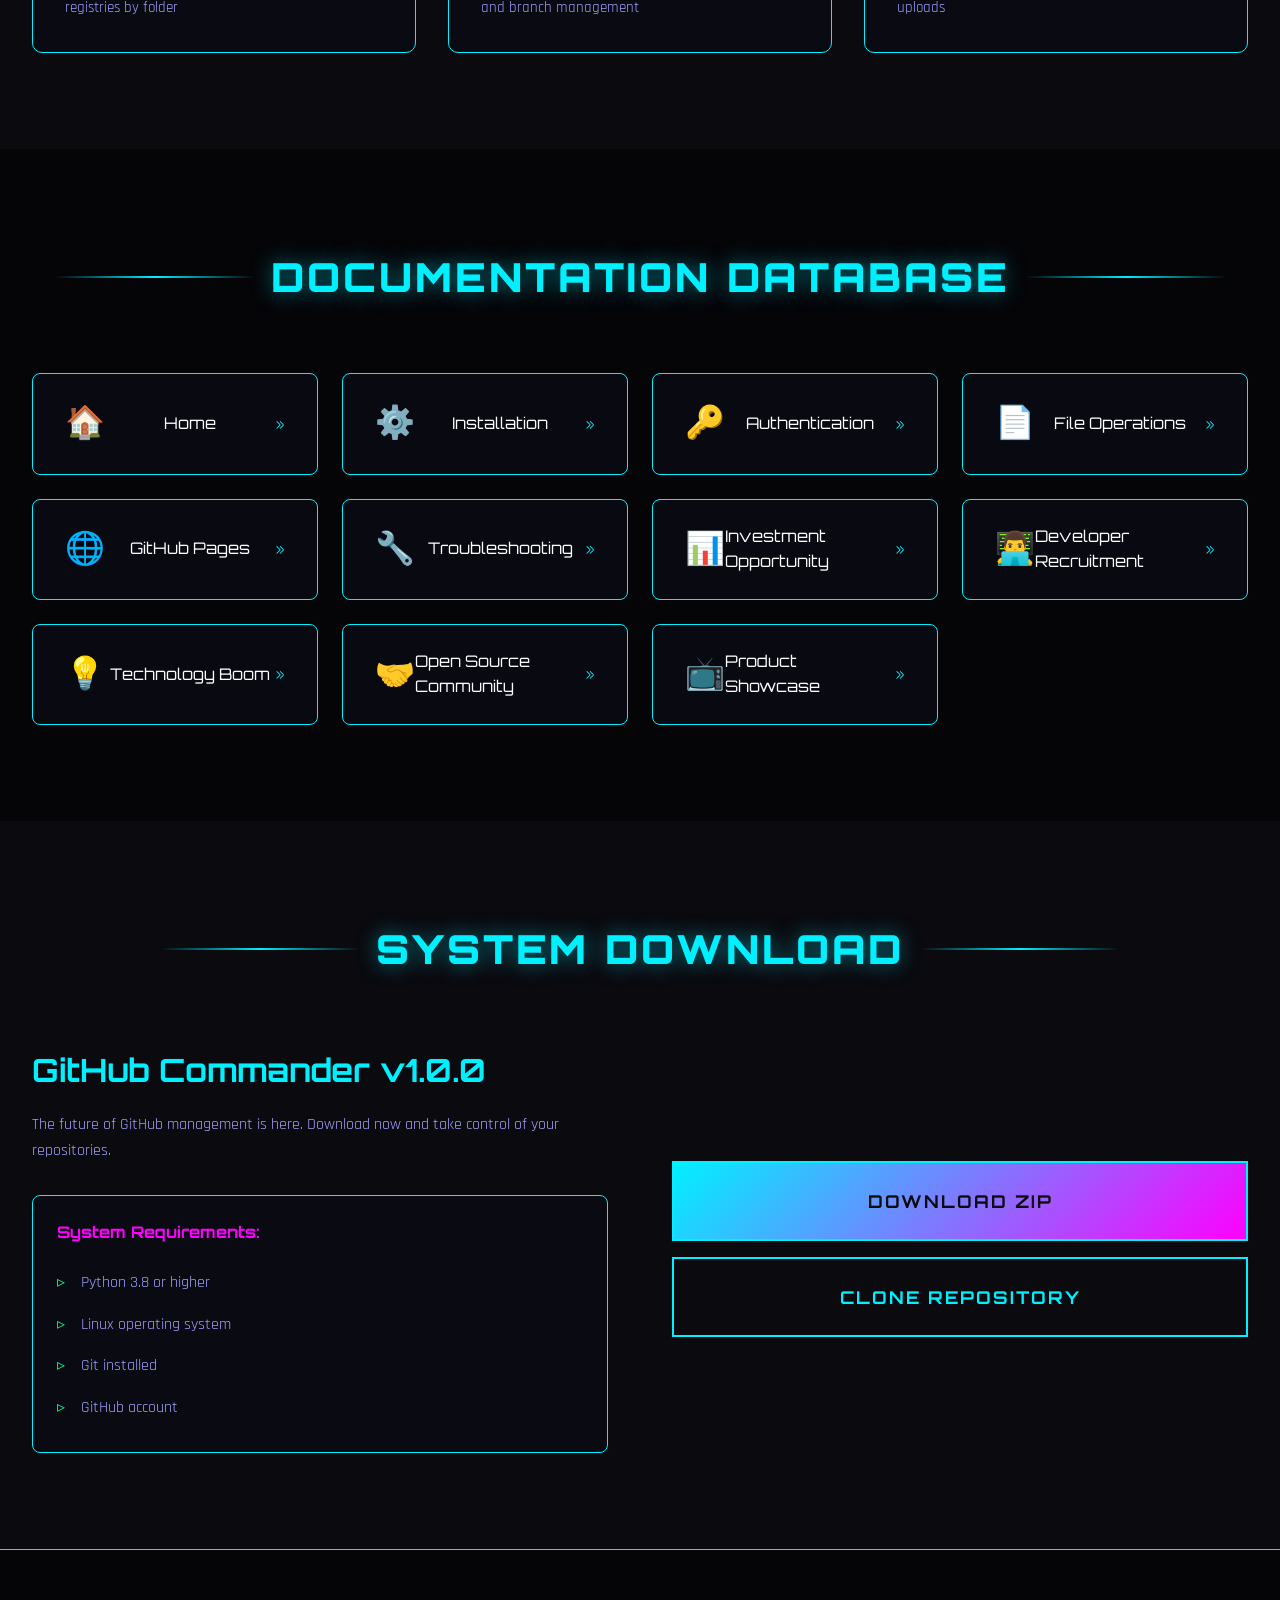
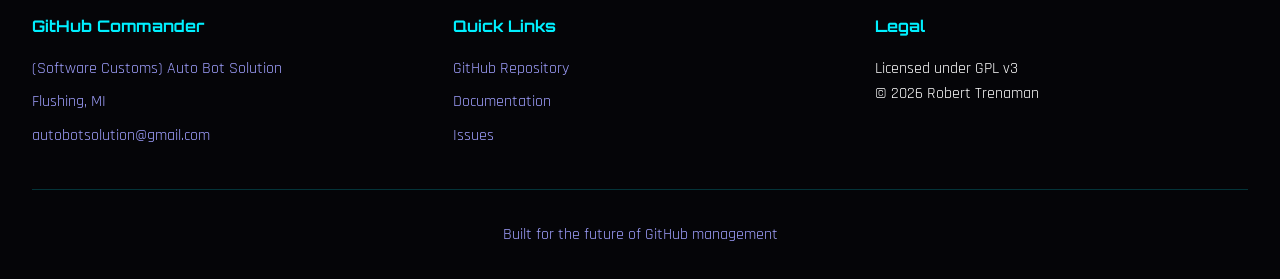
==== commit d2de8276: "Replace triangle arrows with double angle quotes" ====
--- a/index.html
+++ b/index.html
@@ -110,57 +110,57 @@
                 <a href="https://github.com/AutoBotSolutions/GitHub-Commander/wiki/Home" target="_blank" class="doc-link">
                     <span class="doc-icon">🏠</span>
                     <span class="doc-title">Home</span>
-                    <span class="doc-arrow">→</span>
+                    <span class="doc-arrow">»</span>
                 </a>
                 <a href="https://github.com/AutoBotSolutions/GitHub-Commander/wiki/Installation" target="_blank" class="doc-link">
                     <span class="doc-icon">⚙️</span>
                     <span class="doc-title">Installation</span>
-                    <span class="doc-arrow">→</span>
+                    <span class="doc-arrow">»</span>
                 </a>
                 <a href="https://github.com/AutoBotSolutions/GitHub-Commander/wiki/Authentication" target="_blank" class="doc-link">
                     <span class="doc-icon">🔑</span>
                     <span class="doc-title">Authentication</span>
-                    <span class="doc-arrow">→</span>
+                    <span class="doc-arrow">»</span>
                 </a>
                 <a href="https://github.com/AutoBotSolutions/GitHub-Commander/wiki/File-Operations" target="_blank" class="doc-link">
                     <span class="doc-icon">📄</span>
                     <span class="doc-title">File Operations</span>
-                    <span class="doc-arrow">→</span>
+                    <span class="doc-arrow">»</span>
                 </a>
                 <a href="https://github.com/AutoBotSolutions/GitHub-Commander/wiki/GitHub-Pages" target="_blank" class="doc-link">
                     <span class="doc-icon">🌐</span>
                     <span class="doc-title">GitHub Pages</span>
-                    <span class="doc-arrow">→</span>
+                    <span class="doc-arrow">»</span>
                 </a>
                 <a href="https://github.com/AutoBotSolutions/GitHub-Commander/wiki/Troubleshooting" target="_blank" class="doc-link">
                     <span class="doc-icon">🔧</span>
                     <span class="doc-title">Troubleshooting</span>
-                    <span class="doc-arrow">→</span>
+                    <span class="doc-arrow">»</span>
                 </a>
                 <a href="https://github.com/AutoBotSolutions/GitHub-Commander/wiki/Investment-Opportunity-%E2%80%90-GitHub-Commander/" target="_blank" class="doc-link">
-                    <span class="doc-icon">�</span>
+                    <span class="doc-icon">📊</span>
                     <span class="doc-title">Investment Opportunity</span>
-                    <span class="doc-arrow">→</span>
+                    <span class="doc-arrow">»</span>
                 </a>
                 <a href="https://github.com/AutoBotSolutions/GitHub-Commander/wiki/Developer-Recruitment/" target="_blank" class="doc-link">
-                    <span class="doc-icon">�‍💻</span>
+                    <span class="doc-icon">👨‍💻</span>
                     <span class="doc-title">Developer Recruitment</span>
-                    <span class="doc-arrow">→</span>
+                    <span class="doc-arrow">»</span>
                 </a>
                 <a href="https://github.com/AutoBotSolutions/GitHub-Commander/wiki/Technology-Boom/" target="_blank" class="doc-link">
-                    <span class="doc-icon">�</span>
+                    <span class="doc-icon">💡</span>
                     <span class="doc-title">Technology Boom</span>
-                    <span class="doc-arrow">→</span>
+                    <span class="doc-arrow">»</span>
                 </a>
                 <a href="https://github.com/AutoBotSolutions/GitHub-Commander/wiki/Open-Source-Community/" target="_blank" class="doc-link">
                     <span class="doc-icon">🤝</span>
                     <span class="doc-title">Open Source Community</span>
-                    <span class="doc-arrow">→</span>
+                    <span class="doc-arrow">»</span>
                 </a>
                 <a href="https://github.com/AutoBotSolutions/GitHub-Commander/wiki/Product-Showcase/" target="_blank" class="doc-link">
                     <span class="doc-icon">📺</span>
                     <span class="doc-title">Product Showcase</span>
-                    <span class="doc-arrow">→</span>
+                    <span class="doc-arrow">»</span>
                 </a>
             </div>
         </div>
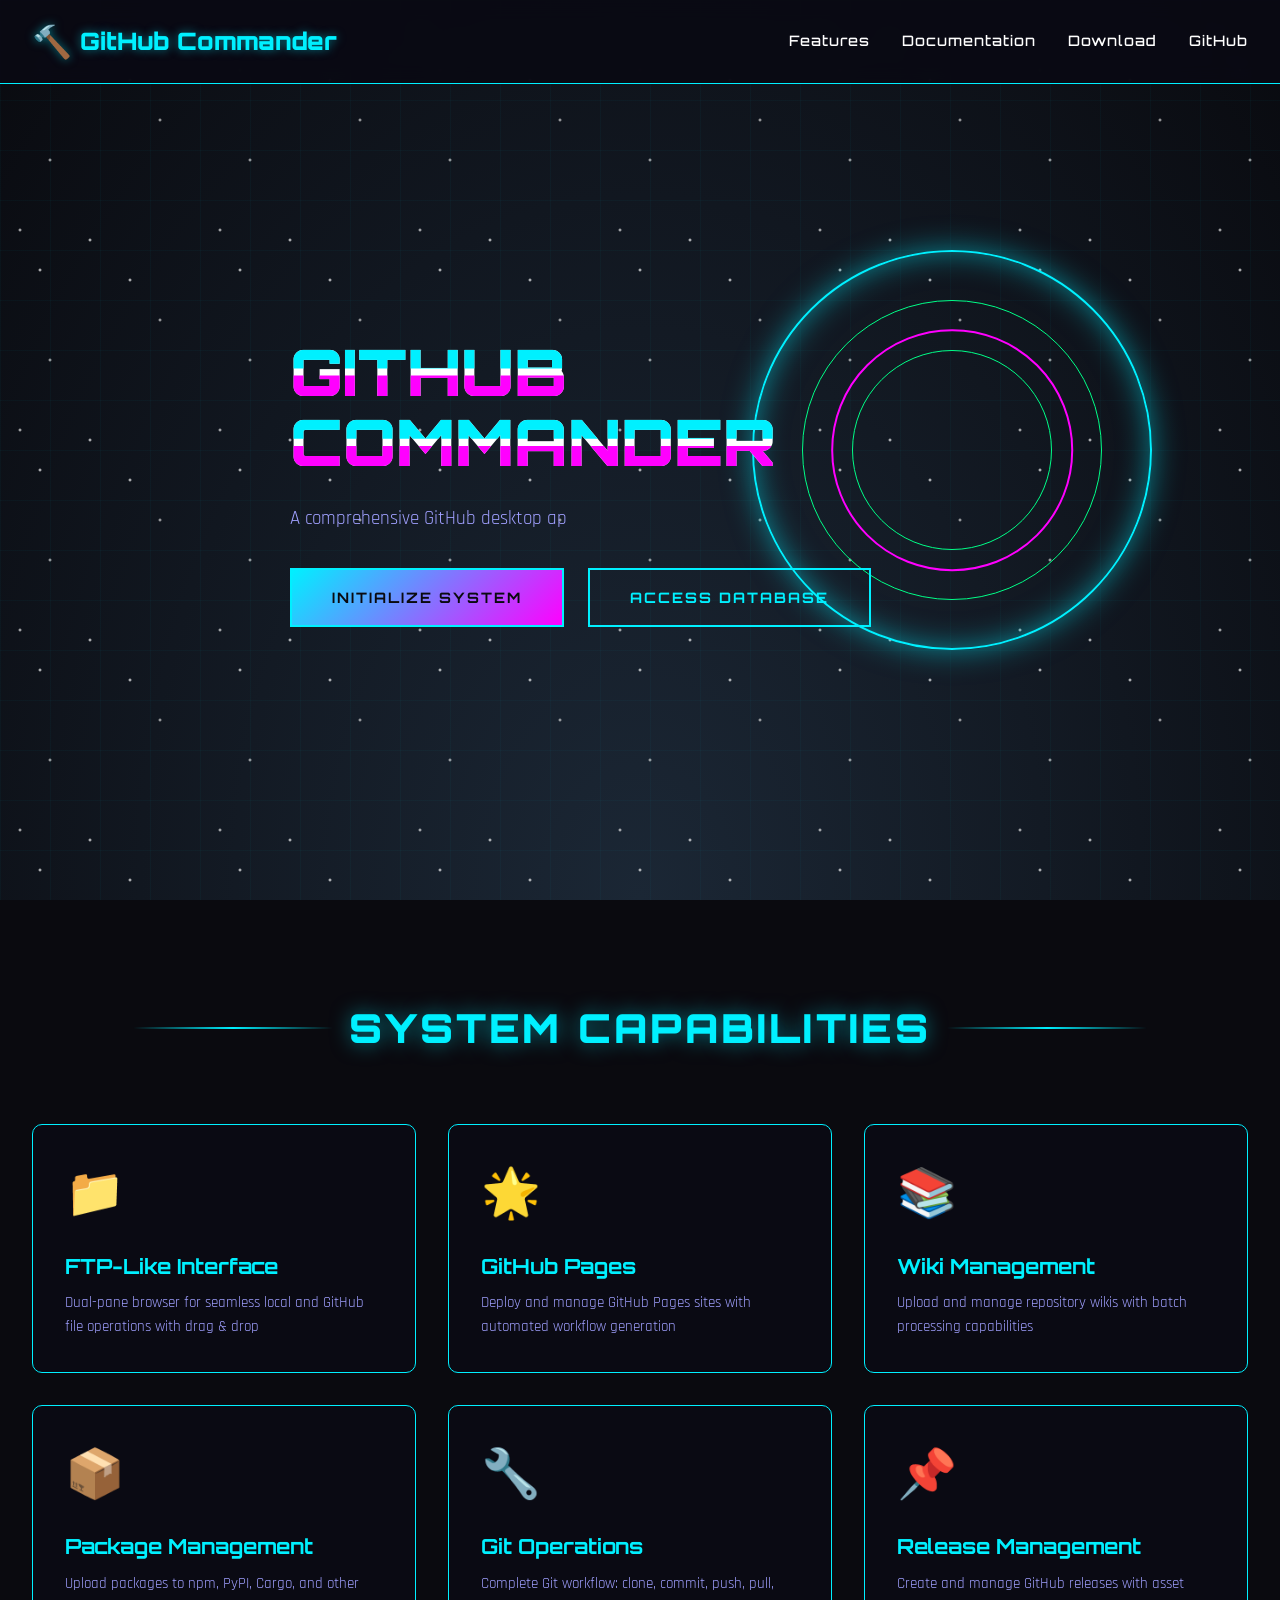
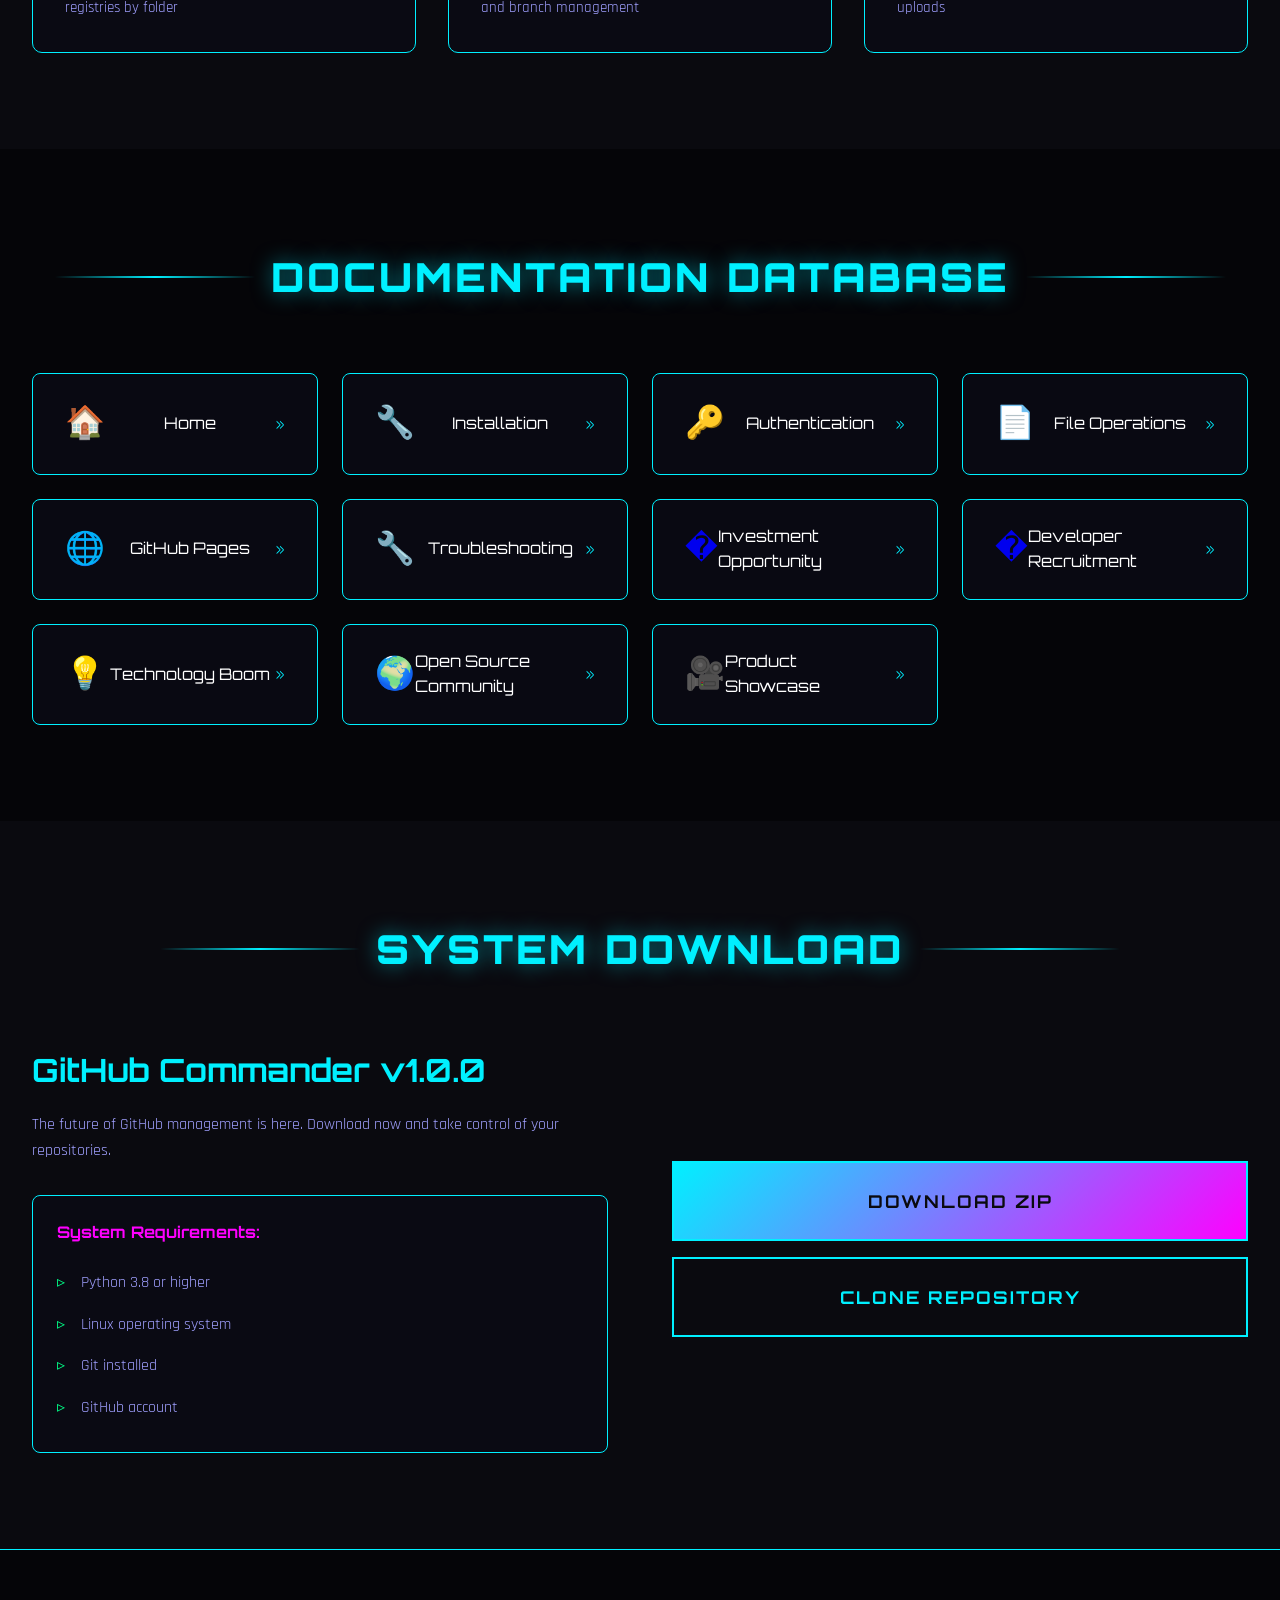
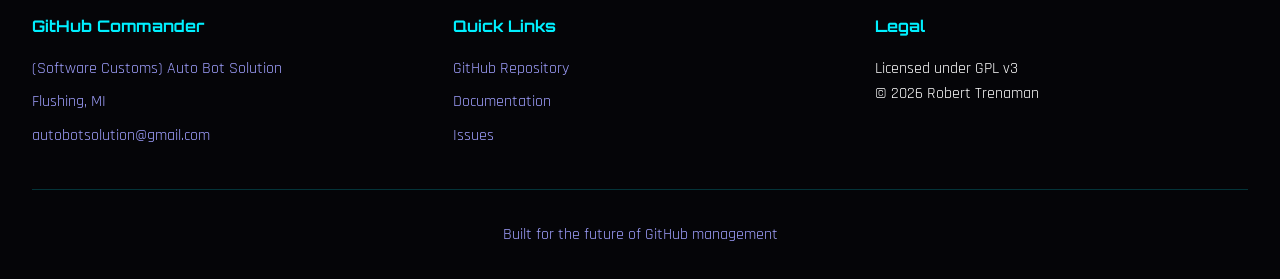
==== commit cb9c36cb: "Replace triangle-displaying emojis with more reliable alternatives" ====
--- a/index.html
+++ b/index.html
@@ -16,7 +16,7 @@
     <nav class="navbar">
         <div class="nav-container">
             <div class="logo">
-                <span class="logo-icon">⚡</span>
+                <span class="logo-icon">🔨</span>
                 <span class="logo-text">GitHub Commander</span>
             </div>
             <ul class="nav-links">
@@ -70,7 +70,7 @@
                     <p>Dual-pane browser for seamless local and GitHub file operations with drag & drop</p>
                 </div>
                 <div class="feature-card">
-                    <div class="feature-icon">🚀</div>
+                    <div class="feature-icon">🌟</div>
                     <h3>GitHub Pages</h3>
                     <p>Deploy and manage GitHub Pages sites with automated workflow generation</p>
                 </div>
@@ -85,12 +85,12 @@
                     <p>Upload packages to npm, PyPI, Cargo, and other registries by folder</p>
                 </div>
                 <div class="feature-card">
-                    <div class="feature-icon">⚡</div>
+                    <div class="feature-icon">🔧</div>
                     <h3>Git Operations</h3>
                     <p>Complete Git workflow: clone, commit, push, pull, and branch management</p>
                 </div>
                 <div class="feature-card">
-                    <div class="feature-icon">🎯</div>
+                    <div class="feature-icon">📌</div>
                     <h3>Release Management</h3>
                     <p>Create and manage GitHub releases with asset uploads</p>
                 </div>
@@ -113,7 +113,7 @@
                     <span class="doc-arrow">»</span>
                 </a>
                 <a href="https://github.com/AutoBotSolutions/GitHub-Commander/wiki/Installation" target="_blank" class="doc-link">
-                    <span class="doc-icon">⚙️</span>
+                    <span class="doc-icon">🔧</span>
                     <span class="doc-title">Installation</span>
                     <span class="doc-arrow">»</span>
                 </a>
@@ -138,12 +138,12 @@
                     <span class="doc-arrow">»</span>
                 </a>
                 <a href="https://github.com/AutoBotSolutions/GitHub-Commander/wiki/Investment-Opportunity-%E2%80%90-GitHub-Commander/" target="_blank" class="doc-link">
-                    <span class="doc-icon">📊</span>
+                    <span class="doc-icon">�</span>
                     <span class="doc-title">Investment Opportunity</span>
                     <span class="doc-arrow">»</span>
                 </a>
                 <a href="https://github.com/AutoBotSolutions/GitHub-Commander/wiki/Developer-Recruitment/" target="_blank" class="doc-link">
-                    <span class="doc-icon">👨‍💻</span>
+                    <span class="doc-icon">�</span>
                     <span class="doc-title">Developer Recruitment</span>
                     <span class="doc-arrow">»</span>
                 </a>
@@ -153,12 +153,12 @@
                     <span class="doc-arrow">»</span>
                 </a>
                 <a href="https://github.com/AutoBotSolutions/GitHub-Commander/wiki/Open-Source-Community/" target="_blank" class="doc-link">
-                    <span class="doc-icon">🤝</span>
+                    <span class="doc-icon">🌍</span>
                     <span class="doc-title">Open Source Community</span>
                     <span class="doc-arrow">»</span>
                 </a>
                 <a href="https://github.com/AutoBotSolutions/GitHub-Commander/wiki/Product-Showcase/" target="_blank" class="doc-link">
-                    <span class="doc-icon">📺</span>
+                    <span class="doc-icon">🎥</span>
                     <span class="doc-title">Product Showcase</span>
                     <span class="doc-arrow">»</span>
                 </a>
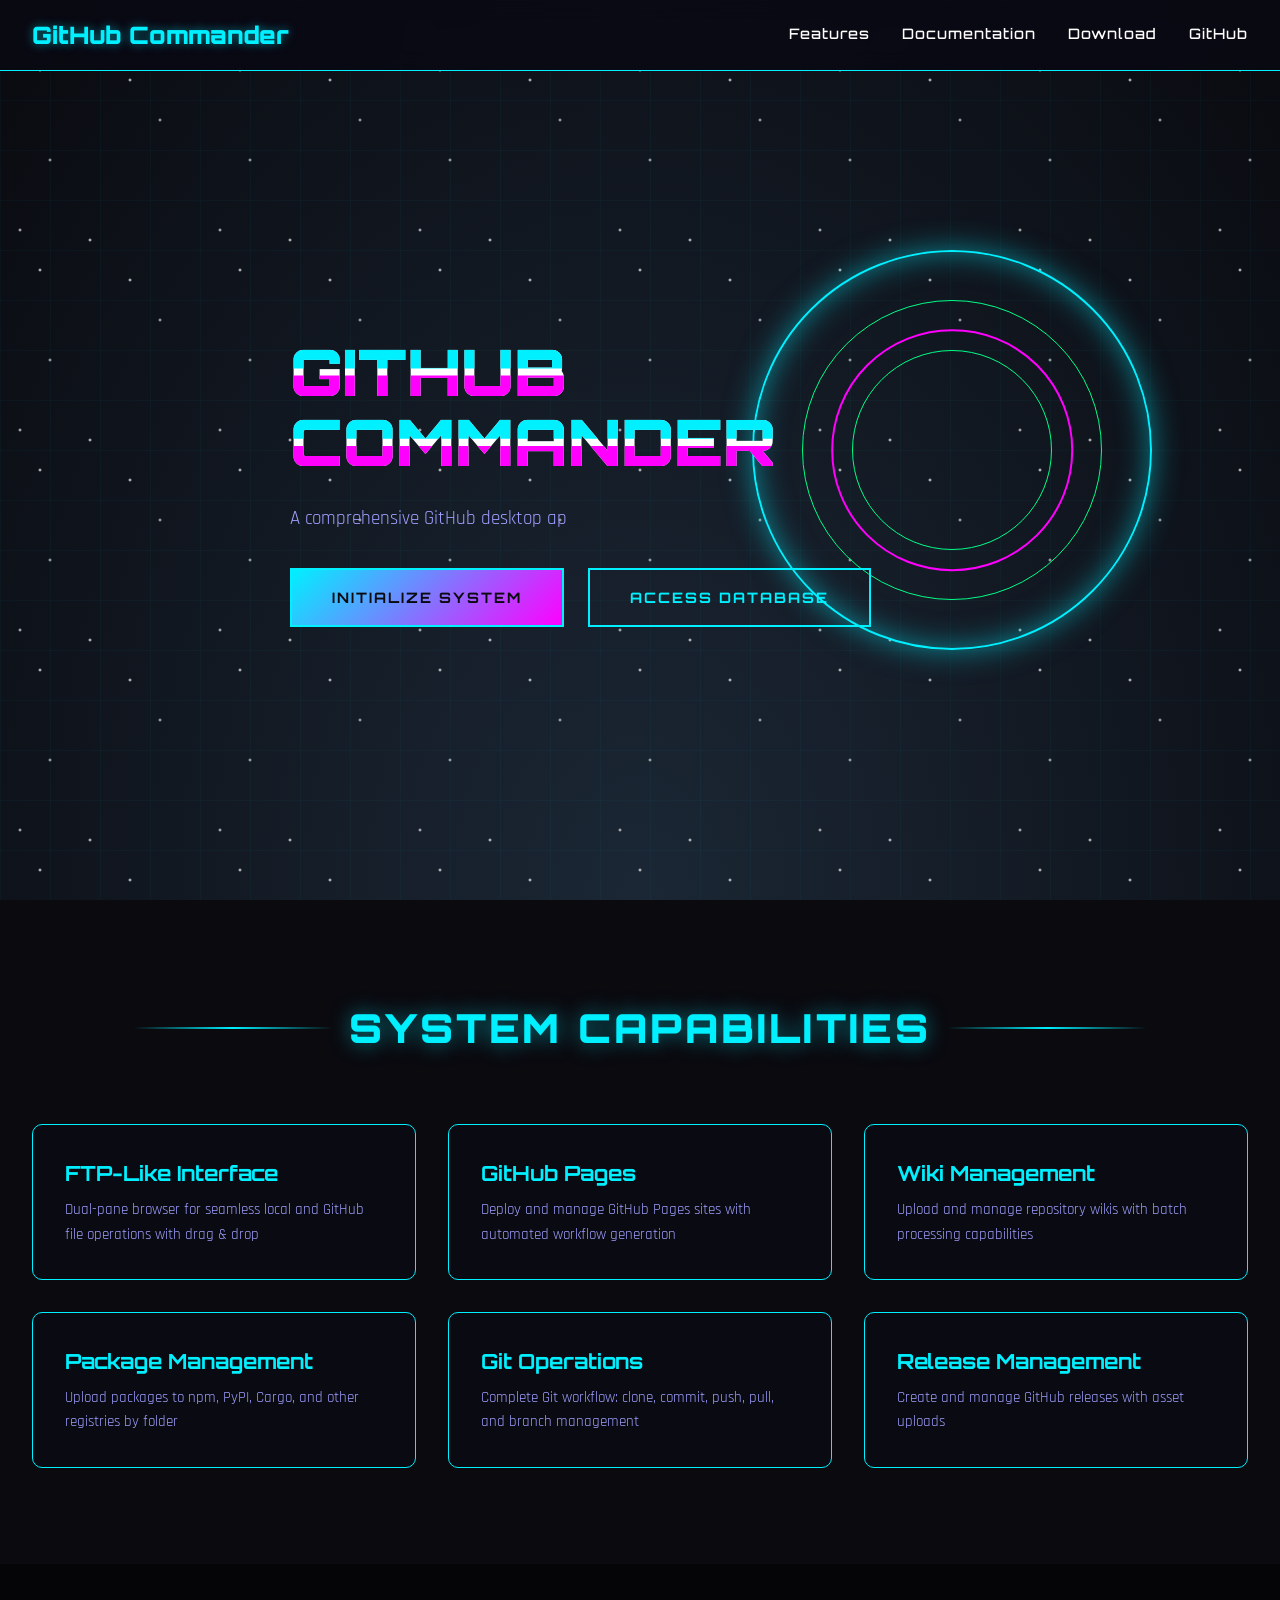
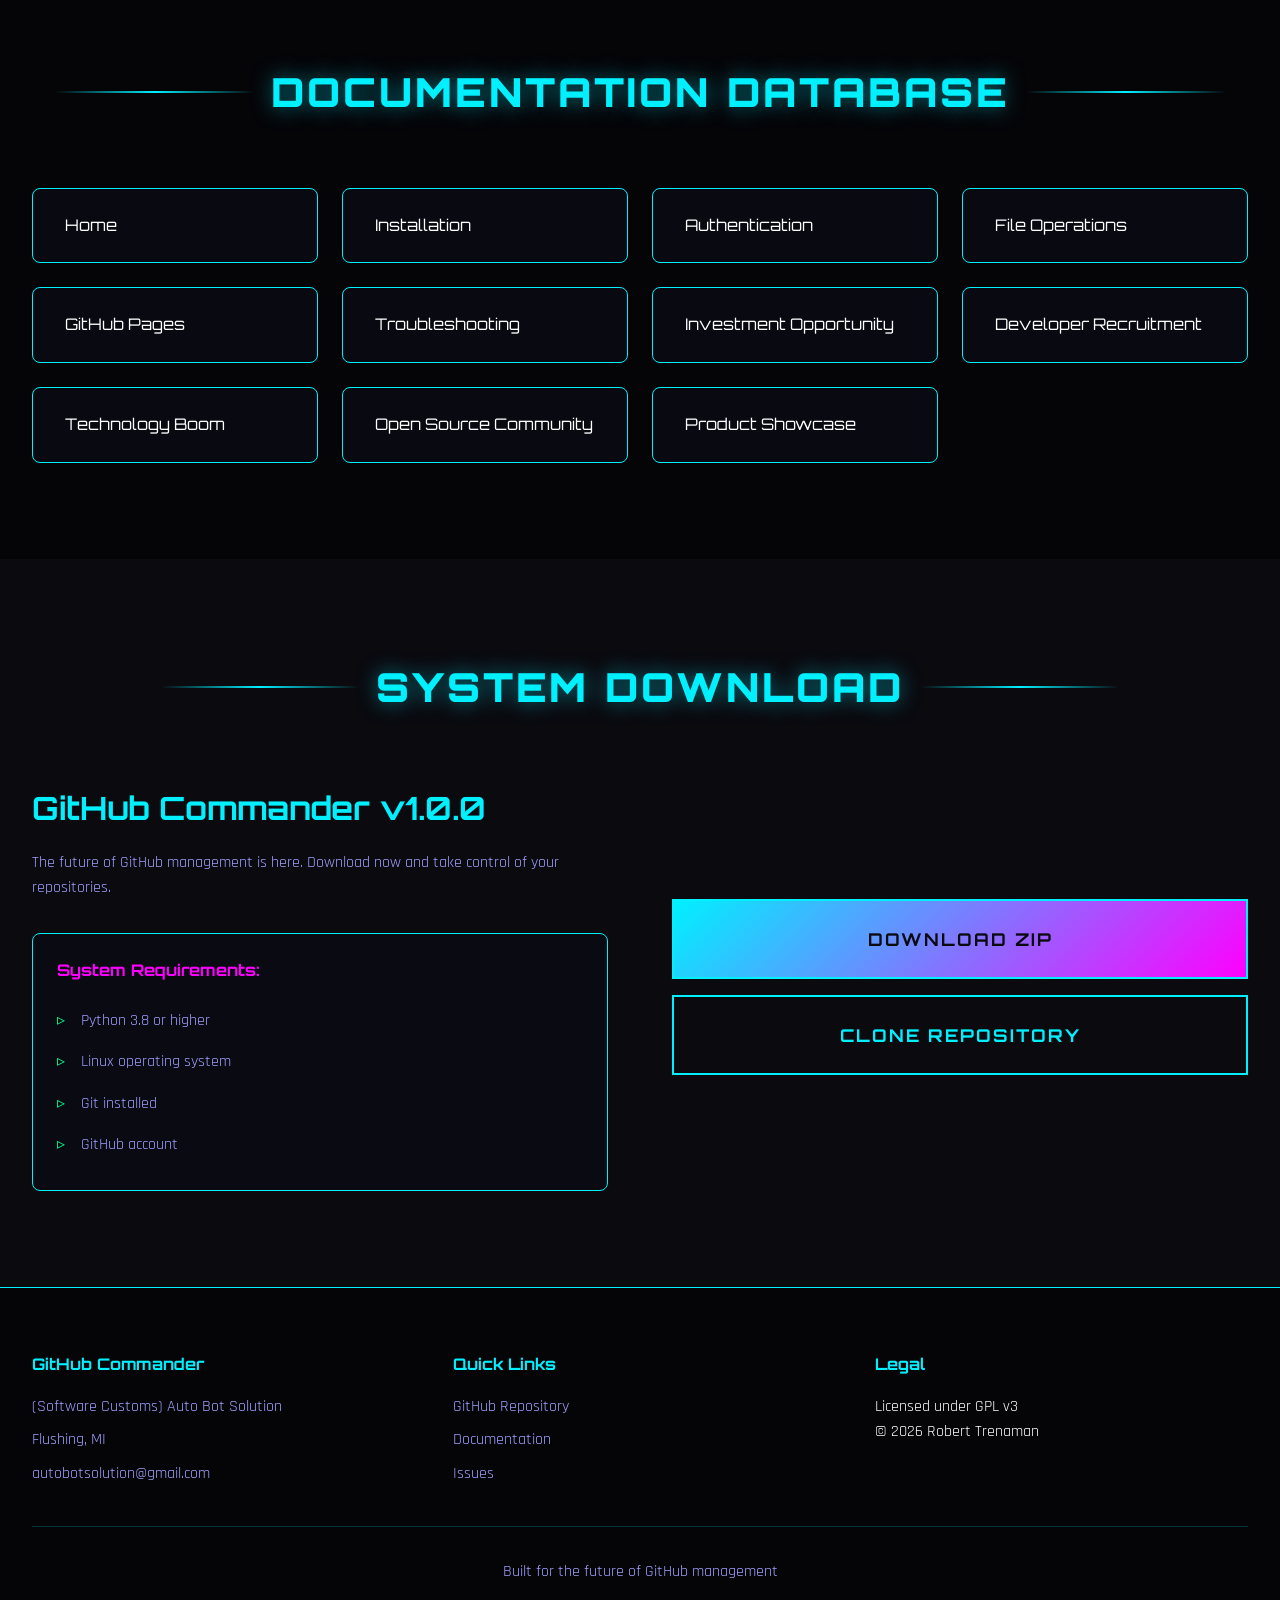
==== commit 7cb92f4b: "Remove all emojis and triangle icons from website" ====
--- a/index.html
+++ b/index.html
@@ -16,7 +16,6 @@
     <nav class="navbar">
         <div class="nav-container">
             <div class="logo">
-                <span class="logo-icon">🔨</span>
                 <span class="logo-text">GitHub Commander</span>
             </div>
             <ul class="nav-links">
@@ -65,32 +64,26 @@
             </h2>
             <div class="features-grid">
                 <div class="feature-card">
-                    <div class="feature-icon">📁</div>
                     <h3>FTP-Like Interface</h3>
                     <p>Dual-pane browser for seamless local and GitHub file operations with drag & drop</p>
                 </div>
                 <div class="feature-card">
-                    <div class="feature-icon">🌟</div>
                     <h3>GitHub Pages</h3>
                     <p>Deploy and manage GitHub Pages sites with automated workflow generation</p>
                 </div>
                 <div class="feature-card">
-                    <div class="feature-icon">📚</div>
                     <h3>Wiki Management</h3>
                     <p>Upload and manage repository wikis with batch processing capabilities</p>
                 </div>
                 <div class="feature-card">
-                    <div class="feature-icon">📦</div>
                     <h3>Package Management</h3>
                     <p>Upload packages to npm, PyPI, Cargo, and other registries by folder</p>
                 </div>
                 <div class="feature-card">
-                    <div class="feature-icon">🔧</div>
                     <h3>Git Operations</h3>
                     <p>Complete Git workflow: clone, commit, push, pull, and branch management</p>
                 </div>
                 <div class="feature-card">
-                    <div class="feature-icon">📌</div>
                     <h3>Release Management</h3>
                     <p>Create and manage GitHub releases with asset uploads</p>
                 </div>
@@ -108,59 +101,37 @@
             </h2>
             <div class="docs-grid">
                 <a href="https://github.com/AutoBotSolutions/GitHub-Commander/wiki/Home" target="_blank" class="doc-link">
-                    <span class="doc-icon">🏠</span>
                     <span class="doc-title">Home</span>
-                    <span class="doc-arrow">»</span>
                 </a>
                 <a href="https://github.com/AutoBotSolutions/GitHub-Commander/wiki/Installation" target="_blank" class="doc-link">
-                    <span class="doc-icon">🔧</span>
                     <span class="doc-title">Installation</span>
-                    <span class="doc-arrow">»</span>
                 </a>
                 <a href="https://github.com/AutoBotSolutions/GitHub-Commander/wiki/Authentication" target="_blank" class="doc-link">
-                    <span class="doc-icon">🔑</span>
                     <span class="doc-title">Authentication</span>
-                    <span class="doc-arrow">»</span>
                 </a>
                 <a href="https://github.com/AutoBotSolutions/GitHub-Commander/wiki/File-Operations" target="_blank" class="doc-link">
-                    <span class="doc-icon">📄</span>
                     <span class="doc-title">File Operations</span>
-                    <span class="doc-arrow">»</span>
                 </a>
                 <a href="https://github.com/AutoBotSolutions/GitHub-Commander/wiki/GitHub-Pages" target="_blank" class="doc-link">
-                    <span class="doc-icon">🌐</span>
                     <span class="doc-title">GitHub Pages</span>
-                    <span class="doc-arrow">»</span>
                 </a>
                 <a href="https://github.com/AutoBotSolutions/GitHub-Commander/wiki/Troubleshooting" target="_blank" class="doc-link">
-                    <span class="doc-icon">🔧</span>
                     <span class="doc-title">Troubleshooting</span>
-                    <span class="doc-arrow">»</span>
                 </a>
                 <a href="https://github.com/AutoBotSolutions/GitHub-Commander/wiki/Investment-Opportunity-%E2%80%90-GitHub-Commander/" target="_blank" class="doc-link">
-                    <span class="doc-icon">�</span>
                     <span class="doc-title">Investment Opportunity</span>
-                    <span class="doc-arrow">»</span>
                 </a>
                 <a href="https://github.com/AutoBotSolutions/GitHub-Commander/wiki/Developer-Recruitment/" target="_blank" class="doc-link">
-                    <span class="doc-icon">�</span>
                     <span class="doc-title">Developer Recruitment</span>
-                    <span class="doc-arrow">»</span>
                 </a>
                 <a href="https://github.com/AutoBotSolutions/GitHub-Commander/wiki/Technology-Boom/" target="_blank" class="doc-link">
-                    <span class="doc-icon">💡</span>
                     <span class="doc-title">Technology Boom</span>
-                    <span class="doc-arrow">»</span>
                 </a>
                 <a href="https://github.com/AutoBotSolutions/GitHub-Commander/wiki/Open-Source-Community/" target="_blank" class="doc-link">
-                    <span class="doc-icon">🌍</span>
                     <span class="doc-title">Open Source Community</span>
-                    <span class="doc-arrow">»</span>
                 </a>
                 <a href="https://github.com/AutoBotSolutions/GitHub-Commander/wiki/Product-Showcase/" target="_blank" class="doc-link">
-                    <span class="doc-icon">🎥</span>
                     <span class="doc-title">Product Showcase</span>
-                    <span class="doc-arrow">»</span>
                 </a>
             </div>
         </div>
